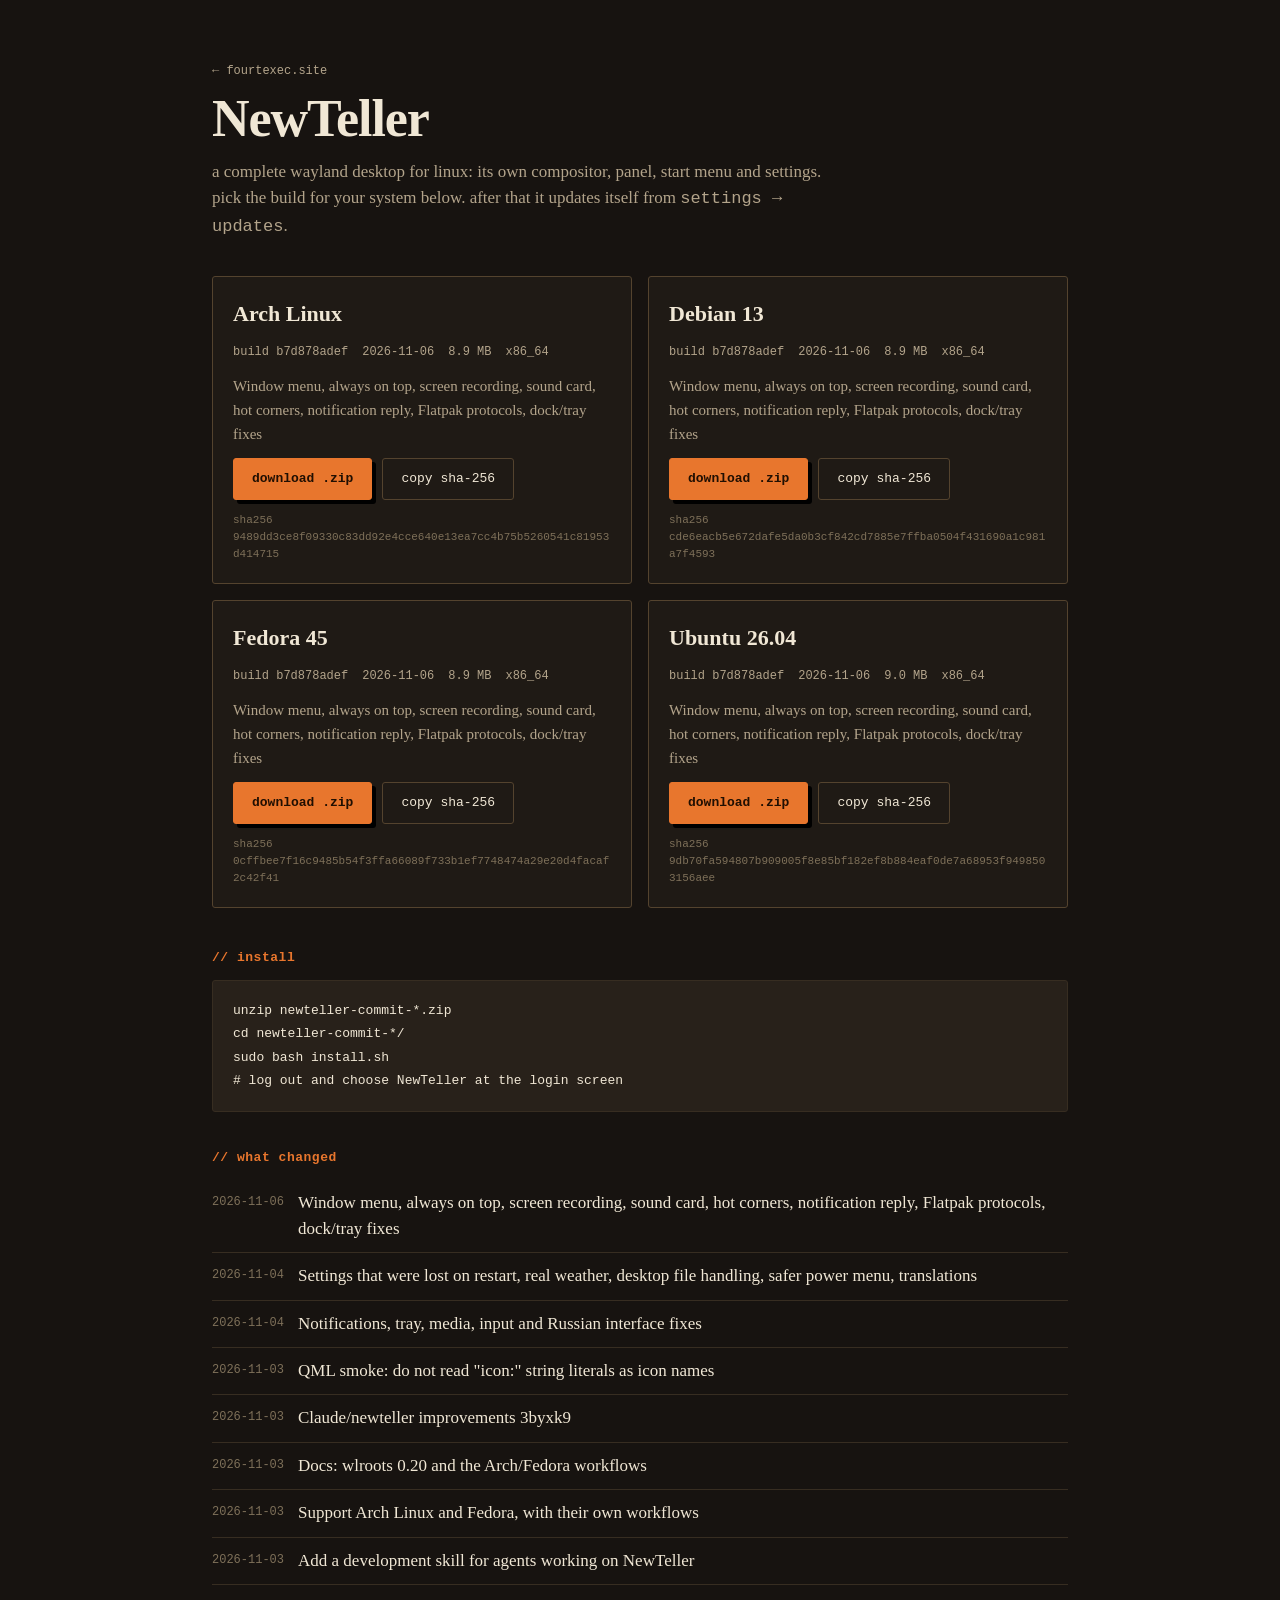
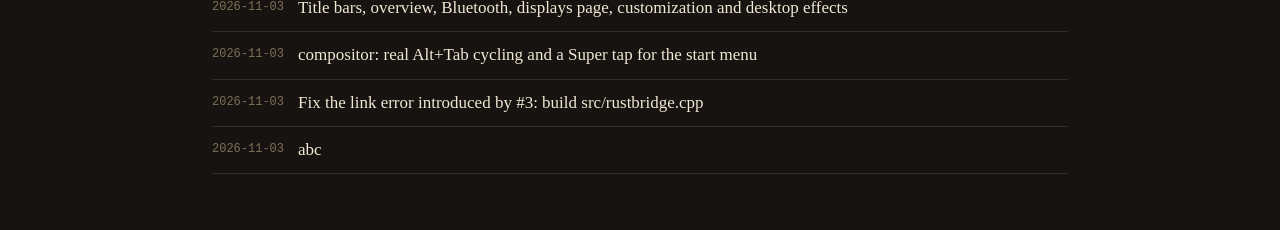
==== newteller/index.html @ 1201b5ba "NewTeller download page https://fourtexec.site/newteller/ reads the same update.json as the updater:" ====
<!doctype html>
<html lang="en" data-theme="dark">
  <head>
    <meta charset="UTF-8" />
    <meta name="viewport" content="width=device-width, initial-scale=1.0" />
    <meta name="description" content="NewTeller — a Wayland desktop for Linux. Download the newest build for Debian, Ubuntu, Arch Linux or Fedora." />
    <meta name="theme-color" content="#ff6a00" />
    <link rel="icon" type="image/png" href="../logo.png" />
    <title>NewTeller · downloads · fourtexec</title>
    <script>
      // the same theme as the rest of the site, before first paint
      (function () {
        try {
          var t = localStorage.getItem("fourtexec-theme");
          document.documentElement.dataset.theme = t === "light" ? "light" : "dark";
        } catch (e) {}
      })();
    </script>
    <link rel="stylesheet" href="../style.css" />
    <style>
      /* this page only: everything else comes from ../style.css */
      .nt-head { padding: 56px 0 28px; }
      .nt-head h1 { font-size: clamp(34px, 6vw, 52px); line-height: 1.05; margin: 10px 0 12px; letter-spacing: -0.02em; }
      .nt-head p { color: var(--mut); max-width: 620px; margin: 0; }
      .nt-back { font-family: var(--mono); font-size: 12px; color: var(--mut); text-decoration: none; }
      .nt-back:hover { color: var(--acc); }
      .nt-grid { display: grid; gap: 16px; grid-template-columns: 1fr; margin: 8px 0 40px; }
      @media (min-width: 700px) { .nt-grid { grid-template-columns: 1fr 1fr; } }
      .nt-build { padding: 20px; display: flex; flex-direction: column; gap: 12px; min-width: 0; }
      .nt-build.yours { border-color: var(--acc); box-shadow: 5px 5px 0 var(--shadow); }
      .nt-build h2 { font-size: 22px; margin: 0; }
      .nt-meta { font-family: var(--mono); font-size: 12px; color: var(--mut); display: flex; flex-wrap: wrap; gap: 4px 14px; }
      .nt-sum { font-family: var(--mono); font-size: 11px; color: var(--fnt); overflow-wrap: anywhere; }
      .nt-row { display: flex; flex-wrap: wrap; gap: 10px; align-items: center; }
      .nt-h { font-family: var(--mono); font-size: 13px; color: var(--acc); margin: 36px 0 12px; letter-spacing: 0.04em; }
      .nt-steps { margin: 0; padding: 18px 20px; font-family: var(--mono); font-size: 13px; line-height: 1.8; overflow-x: auto; white-space: pre; }
      .nt-changes { list-style: none; margin: 0 0 56px; padding: 0; }
      .nt-changes li { display: flex; gap: 14px; padding: 10px 0; border-bottom: 1px solid var(--line); min-width: 0; }
      .nt-changes .when { font-family: var(--mono); font-size: 12px; color: var(--fnt); white-space: nowrap; padding-top: 3px; font-variant-numeric: tabular-nums; }
      .nt-changes .what { min-width: 0; overflow-wrap: anywhere; }
      .nt-state { font-family: var(--mono); font-size: 13px; color: var(--mut); padding: 24px 0 40px; }
    </style>
  </head>
  <body>
    <main class="wrap">
      <header class="nt-head">
        <a class="nt-back" href="../">&larr; fourtexec.site</a>
        <h1>NewTeller</h1>
        <p>
          a complete wayland desktop for linux: its own compositor, panel, start menu and settings.
          pick the build for your system below. after that it updates itself from
          <span class="mono">settings &rarr; updates</span>.
        </p>
      </header>

      <div id="builds" class="nt-state" aria-live="polite">loading the list of builds&hellip;</div>

      <h2 class="nt-h">// install</h2>
      <pre class="card2 nt-steps">unzip newteller-commit-*.zip
cd newteller-commit-*/
sudo bash install.sh
# log out and choose NewTeller at the login screen</pre>

      <h2 class="nt-h" id="changes-head" hidden>// what changed</h2>
      <ul class="nt-changes" id="changes"></ul>
    </main>

    <script>
      // The same file the NewTeller updater reads. It lists, per system, the
      // newest build: commit, date, link to the archive and its SHA-256.
      (function () {
        var NAMES = { debian: "Debian", ubuntu: "Ubuntu", arch: "Arch Linux", fedora: "Fedora" };

        function el(tag, cls, text) {
          var node = document.createElement(tag);
          if (cls) node.className = cls;
          if (text != null) node.textContent = text;
          return node;
        }
        // "debian13-x86_64" -> "Debian 13"
        function systemName(target) {
          var m = /^([a-z]+)([0-9.]*)-/.exec(target);
          if (!m) return target;
          return (NAMES[m[1]] || m[1]) + (m[2] ? " " + m[2] : "");
        }
        function day(seconds) {
          return seconds ? new Date(seconds * 1000).toISOString().slice(0, 10) : "";
        }
        // Only links to the project's own releases are shown as downloads.
        function safeLink(url) {
          return /^https:\/\/github\.com\/fourtexec\/newteller\/releases\/download\//.test(url || "") ? url : "";
        }
        // A guess from the browser, good enough to put one card first.
        function likelySystem() {
          var ua = navigator.userAgent.toLowerCase();
          var found = ["ubuntu", "fedora", "debian", "arch"].filter(function (name) {
            return ua.indexOf(name) >= 0;
          });
          return found[0] || "";
        }

        function buildCard(target, entry, yours) {
          var card = el("section", "card nt-build" + (yours ? " yours" : ""));
          var top = el("div", "nt-row");
          top.appendChild(el("h2", "", systemName(target)));
          if (yours) top.appendChild(el("span", "chip", "looks like your system"));
          card.appendChild(top);

          var meta = el("div", "nt-meta");
          meta.appendChild(el("span", "", "build " + String(entry.commit || "").slice(0, 10)));
          if (entry.date) meta.appendChild(el("span", "", day(entry.date)));
          if (entry.size) meta.appendChild(el("span", "", (entry.size / 1048576).toFixed(1) + " MB"));
          meta.appendChild(el("span", "", "x86_64"));
          card.appendChild(meta);

          if (entry.notes) card.appendChild(el("p", "proj-desc", entry.notes));

          var row = el("div", "nt-row");
          var link = safeLink(entry.url);
          if (link) {
            var a = el("a", "btn btn-solid", "download .zip");
            a.href = link;
            a.rel = "noopener";
            row.appendChild(a);
          }
          if (entry.sha256) {
            var copy = el("button", "btn btn-ghost", "copy sha-256");
            copy.type = "button";
            copy.addEventListener("click", function () {
              var done = function (ok) {
                copy.textContent = ok ? "copied" : "select it below";
                setTimeout(function () { copy.textContent = "copy sha-256"; }, 1600);
              };
              if (navigator.clipboard && navigator.clipboard.writeText)
                navigator.clipboard.writeText(entry.sha256).then(function () { done(true); }, function () { done(false); });
              else done(false);
            });
            row.appendChild(copy);
          }
          card.appendChild(row);
          if (entry.sha256) card.appendChild(el("div", "nt-sum", "sha256 " + entry.sha256));
          return card;
        }

        function show(data) {
          var box = document.getElementById("builds");
          var targets = data && data.targets ? data.targets : {};
          var names = Object.keys(targets).sort();
          if (!names.length) {
            box.textContent = "no builds are listed right now. the releases are on github: ";
            var a = el("a", "acc", "fourtexec/newteller/releases");
            a.href = "https://github.com/fourtexec/newteller/releases";
            box.appendChild(a);
            return;
          }
          var guess = likelySystem();
          names.sort(function (a, b) {
            return (b.indexOf(guess) === 0 && guess ? 1 : 0) - (a.indexOf(guess) === 0 && guess ? 1 : 0);
          });
          box.textContent = "";
          box.className = "nt-grid";
          names.forEach(function (target) {
            box.appendChild(buildCard(target, targets[target], !!guess && target.indexOf(guess) === 0));
          });

          var changes = Array.isArray(data.changes) ? data.changes.slice(0, 12) : [];
          if (!changes.length) return;
          document.getElementById("changes-head").hidden = false;
          var list = document.getElementById("changes");
          changes.forEach(function (change) {
            var item = el("li");
            item.appendChild(el("span", "when", day(change.date)));
            item.appendChild(el("span", "what", change.title || ""));
            list.appendChild(item);
          });
        }

        fetch("update.json", { cache: "no-cache" })
          .then(function (response) {
            if (!response.ok) throw new Error("http " + response.status);
            return response.json();
          })
          .then(show)
          .catch(function () {
            var box = document.getElementById("builds");
            box.textContent = "the list of builds could not be loaded. the releases are on github: ";
            var a = el("a", "acc", "fourtexec/newteller/releases");
            a.href = "https://github.com/fourtexec/newteller/releases";
            box.appendChild(a);
          });
      })();
    </script>
    <noscript>
      <p class="wrap mono">the list of builds needs javascript. the releases are at https://github.com/fourtexec/newteller/releases</p>
    </noscript>
  </body>
</html>
---- style.css ----
/* fourtexec - hand-written stylesheet.
   no framework, no build step. variables at the top, the rest is
   just rules in the order the page is built. tweak and refresh. */

:root {
  --serif: Georgia, "Iowan Old Style", "Times New Roman", serif;
  --mono: "Courier New", ui-monospace, Menlo, Consolas, monospace;
}

[data-theme="dark"] {
  color-scheme: dark;
  --bg: #171310;
  --bg2: #100d0a;
  --panel: #1f1a15;
  --panel2: #28211a;
  --line: #372d21;
  --line2: #54432e;
  --tx: #f0e7d5;
  --mut: #b3a48b;
  --fnt: #7e7059;
  --acc: #e8762d;
  --acc2: #eda15e;
  --acc-ink: #200f02;
  --acc-soft: rgba(232, 118, 45, 0.1);
  --acc-line: rgba(232, 118, 45, 0.45);
  --shadow: #000;
}

[data-theme="light"] {
  color-scheme: light;
  --bg: #f7f2e7;
  --bg2: #efe7d3;
  --panel: #fffcf3;
  --panel2: #f3ecdb;
  --line: #ddd0b4;
  --line2: #c6b28c;
  --tx: #221b12;
  --mut: #6f6152;
  --fnt: #9c8b6d;
  --acc: #b8480d;
  --acc2: #8f3a0a;
  --acc-ink: #fff8ef;
  --acc-soft: rgba(184, 72, 13, 0.08);
  --acc-line: rgba(184, 72, 13, 0.4);
  --shadow: #221b12;
}

* { box-sizing: border-box; }
html { scroll-behavior: smooth; }

body {
  margin: 0;
  background: var(--bg);
  color: var(--tx);
  font-family: var(--serif);
  font-size: 17px;
  line-height: 1.55;
  -webkit-font-smoothing: antialiased;
}

::selection { background: var(--acc); color: var(--acc-ink); }
a { color: inherit; }
img { max-width: 100%; }
button { font: inherit; }

.mono { font-family: var(--mono); }
.tx { color: var(--tx); }
.mut { color: var(--mut); }
.fnt { color: var(--fnt); }
.acc { color: var(--acc); }

.wrap { max-width: 920px; margin: 0 auto; padding: 0 20px; }
@media (min-width: 760px) { .wrap { padding: 0 32px; } }
.wrap.narrow { max-width: 680px; }

/* header */
#site-header {
  position: sticky;
  top: 0;
  z-index: 50;
  background: var(--bg);
  border-bottom: 1px solid var(--line2);
}
.header-in {
  display: flex;
  align-items: center;
  justify-content: space-between;
  gap: 16px;
  height: 62px;
}
.brand { display: flex; align-items: center; gap: 11px; text-decoration: none; }
.brand-name {
  font-family: var(--mono);
  font-weight: bold;
  font-size: 17px;
  letter-spacing: -0.02em;
}
.brand:hover .brand-name { color: var(--acc); }
.logo-img {
  width: 34px; height: 34px;
  object-fit: cover;
  border: 1px solid var(--line2);
  border-radius: 3px;
  display: block;
  flex: none;
}
.logo-fallback {
  width: 34px; height: 34px;
  display: flex; align-items: center; justify-content: center;
  background: var(--acc); color: var(--acc-ink);
  font-family: var(--mono); font-weight: bold; font-size: 14px;
  border-radius: 3px; flex: none;
}
.logo-fallback.big { width: 46px; height: 46px; font-size: 19px; }

nav.main-nav { display: none; }
@media (min-width: 760px) {
  nav.main-nav { display: flex; align-items: center; gap: 4px; }
}
nav.main-nav a {
  font-family: var(--mono);
  font-size: 13px;
  text-decoration: none;
  color: var(--mut);
  padding: 6px 10px;
  border-bottom: 2px solid transparent;
}
nav.main-nav a .tilde { color: var(--fnt); }
nav.main-nav a:hover { color: var(--acc); }
nav.main-nav a.active { color: var(--acc); border-bottom-color: var(--acc); }

.header-actions { display: flex; align-items: center; gap: 8px; }

/* account button (filled in by the api, absent when it's offline) */
.account-btn {
  display: inline-flex; align-items: center; gap: 8px; height: 38px;
  font-family: var(--mono); font-size: 13px; color: var(--mut);
  text-decoration: none; padding: 0 10px 0 5px;
  border: 1px solid var(--line2); border-radius: 3px; background: var(--panel);
}
.account-btn.signin { padding: 0 12px; }
.account-btn:hover { color: var(--acc); border-color: var(--acc); }
.account-ava {
  position: relative; width: 26px; height: 26px; border-radius: 50%; overflow: hidden; flex: none;
  display: inline-flex; align-items: center; justify-content: center;
  background: var(--panel2); color: var(--fnt); font-weight: bold; font-size: 12px;
}
.account-ava img { position: absolute; inset: 0; width: 100%; height: 100%; object-fit: cover; }
@media (max-width: 480px) {
  .account-name { display: none; }
  .account-btn { padding: 0 5px; }
}

/* announcement banners from the admin panel */
.site-banner { border-bottom: 1px solid var(--line2); background: var(--acc-soft); font-family: var(--mono); font-size: 13px; }
.site-banner.critical { background: rgba(229, 83, 75, 0.14); }
.banner-in { display: flex; align-items: center; justify-content: space-between; gap: 12px; padding-top: 9px; padding-bottom: 9px; }
.site-banner a { color: var(--acc); }
.banner-x { background: none; border: 0; color: var(--mut); font-size: 20px; line-height: 1; cursor: pointer; padding: 0 4px; }
.banner-x:hover { color: var(--acc); }

.icon-btn {
  width: 38px; height: 38px;
  display: inline-flex; align-items: center; justify-content: center;
  background: var(--panel); color: var(--mut);
  border: 1px solid var(--line2); border-radius: 3px;
  cursor: pointer; text-decoration: none; flex: none;
}
.icon-btn:hover { color: var(--acc); border-color: var(--acc); }
.icon-btn.small { width: 32px; height: 32px; }
.burger { display: inline-flex; }
@media (min-width: 760px) { .burger { display: none; } }

.mobile-nav { border-top: 1px solid var(--line); padding: 8px 20px 14px; }
.mobile-nav a {
  display: block;
  font-family: var(--mono); font-size: 14px;
  text-decoration: none; color: var(--mut);
  padding: 9px 6px;
  border-bottom: 1px dotted var(--line);
}
.mobile-nav a.active { color: var(--acc); }

/* buttons, chips, cards */
.btn {
  display: inline-flex; align-items: center; gap: 8px;
  font-family: var(--mono); font-size: 13px;
  padding: 10px 18px;
  border: 1px solid var(--line2); border-radius: 3px;
  background: var(--panel); color: var(--tx);
  text-decoration: none; cursor: pointer;
}
.btn-solid {
  background: var(--acc); border-color: var(--acc);
  color: var(--acc-ink); font-weight: bold;
  box-shadow: 4px 4px 0 var(--shadow);
}
.btn-solid:hover { transform: translate(-1px, -1px); box-shadow: 5px 5px 0 var(--shadow); }
.btn-solid:active { transform: translate(2px, 2px); box-shadow: 1px 1px 0 var(--shadow); }
.btn-ghost:hover { color: var(--acc); border-color: var(--acc); }
.btn.wide { width: 100%; justify-content: center; }

.chip {
  display: inline-flex; align-items: center; gap: 6px;
  font-family: var(--mono); font-size: 11px; letter-spacing: 0.04em;
  color: var(--mut); background: var(--acc-soft);
  border: 1px solid var(--line2); border-radius: 20px;
  padding: 3px 10px; white-space: nowrap;
}
button.chip { cursor: pointer; }
button.chip:hover { border-color: var(--acc); color: var(--acc); }
button.chip.on {
  background: var(--acc); border-color: var(--acc);
  color: var(--acc-ink); font-weight: bold;
  box-shadow: 2px 2px 0 var(--shadow);
}

.status-dot {
  width: 6px; height: 6px; border-radius: 50%;
  background: var(--acc); display: inline-block; flex: none;
  animation: pulse-dot 2.2s ease-in-out infinite;
}
@keyframes pulse-dot {
  0%, 100% { box-shadow: 0 0 0 0 var(--acc-soft); }
  50% { box-shadow: 0 0 0 6px transparent; }
}

.card {
  background: var(--panel);
  border: 1px solid var(--line2);
  border-radius: 3px;
  transition: transform 0.25s ease, box-shadow 0.25s ease;
}
.card.lift:hover, a.card:hover { transform: translate(-2px, -2px); box-shadow: 5px 5px 0 var(--line2); }
.card2 {
  background: var(--panel2);
  border: 1px solid var(--line);
  border-radius: 3px;
}

.tag {
  font-family: var(--mono); font-size: 11px;
  color: var(--fnt); background: var(--panel2);
  border: 1px solid var(--line);
  padding: 2px 7px; border-radius: 3px;
}
.tags { display: flex; flex-wrap: wrap; gap: 6px; }

/* reveal on scroll - kept subtle on purpose */
.rv { opacity: 0; transform: translateY(14px); transition: opacity 0.6s ease, transform 0.6s ease; }
.rv.on { opacity: 1; transform: none; }
@keyframes blink { 0%, 100% { opacity: 1; } 50% { opacity: 0; } }
.caret::after, .caret-line::after {
  content: "\25CC";
  color: var(--acc);
  animation: blink 1.05s step-end infinite;
}

/* hero */
.prompt-line {
  font-family: var(--mono); font-size: 13px; color: var(--fnt);
  display: flex; align-items: center; gap: 7px; flex-wrap: wrap;
}
.prompt-host { color: var(--acc); display: inline-flex; align-items: center; gap: 7px; }

.hero { padding: 64px 0 8px; }
@media (min-width: 760px) { .hero { padding-top: 88px; } }
.ascii {
  font-family: var(--mono);
  font-size: clamp(8px, 2.1vw, 15px);
  line-height: 1.15;
  color: var(--acc);
  white-space: pre;
  overflow-x: auto;
  margin: 38px 0 0;
  user-select: none;
}
.hero-kicker {
  font-family: var(--mono); font-size: 11px;
  letter-spacing: 0.22em; text-transform: uppercase; color: var(--fnt);
  display: flex; align-items: center; gap: 10px;
  margin: 42px 0 14px;
}
.hero h1 {
  font-size: clamp(34px, 6vw, 58px);
  line-height: 1.08; letter-spacing: -0.02em;
  margin: 0; font-weight: bold;
}
.hero-desc {
  color: var(--mut); font-size: 18px; line-height: 1.65;
  max-width: 600px; margin: 22px 0 0;
}
.hero-actions { display: flex; flex-wrap: wrap; align-items: center; gap: 14px; margin-top: 32px; }
.hero-status {
  font-family: var(--mono); font-size: 11px; color: var(--fnt);
  display: none; align-items: center; gap: 8px; margin-left: 4px;
}
@media (min-width: 560px) { .hero-status { display: inline-flex; } }

/* the stats are a ledger row, not four glass boxes */
.stats {
  display: grid; grid-template-columns: 1fr 1fr;
  border-top: 2px solid var(--tx);
  margin-top: 56px;
}
@media (min-width: 760px) { .stats { grid-template-columns: repeat(4, 1fr); } }
.stat { padding: 16px 16px 4px 0; }
.stat + .stat { border-left: 1px solid var(--line); padding-left: 16px; }
@media (max-width: 759px) {
  .stat:nth-child(3) { border-left: 0; padding-left: 0; }
}
.stat-num { font-family: var(--mono); font-weight: bold; font-size: 26px; color: var(--acc); }
.stat-label {
  font-family: var(--mono); font-size: 10px;
  letter-spacing: 0.14em; text-transform: uppercase; color: var(--fnt);
  margin-top: 3px;
}

/* section headings */
section { padding-top: 72px; }
.page-head { padding-bottom: 8px; }
.section-head { margin-bottom: 34px; }
.section-head-row {
  display: flex; align-items: flex-end; justify-content: space-between;
  gap: 20px; flex-wrap: wrap;
  border-bottom: 2px solid var(--tx);
  padding-bottom: 12px; margin-top: 14px;
}
.section-head h2 { font-size: clamp(28px, 4.5vw, 40px); margin: 0; letter-spacing: -0.02em; }
.sec-no {
  font-family: var(--mono); font-weight: normal; font-size: 14px;
  color: var(--acc); vertical-align: top; margin-right: 10px;
}
.sec-sub {
  font-family: var(--mono); font-size: 11px;
  letter-spacing: 0.12em; text-transform: uppercase; color: var(--fnt);
  margin: 0; padding-bottom: 6px;
}

/* grids */
.grid { display: grid; gap: 18px; }
@media (min-width: 700px) { .grid-2 { grid-template-columns: 1fr 1fr; } }
@media (min-width: 700px) { .grid-3 { grid-template-columns: repeat(2, 1fr); } }
@media (min-width: 1000px) { .grid-3 { grid-template-columns: repeat(3, 1fr); } }

.index-line-wrap { margin-top: 22px; }
.index-line {
  font-family: var(--mono); font-size: 13px; color: var(--mut);
  text-decoration: none; display: inline-flex; align-items: center; gap: 7px;
  border-bottom: 1px solid var(--line2); padding-bottom: 2px;
}
.index-line:hover { color: var(--acc); border-bottom-color: var(--acc); }

/* project cards */
.proj-card { padding: 22px; position: relative; overflow: hidden; display: flex; flex-direction: column; gap: 13px; height: 100%; }
.card-num {
  position: absolute; top: -6px; right: 6px;
  font-family: var(--mono); font-weight: bold; font-size: 58px; line-height: 1;
  color: var(--acc); opacity: 0.07; pointer-events: none; user-select: none;
}
.proj-card:hover .card-num { opacity: 0.14; }
.proj-top { display: flex; align-items: center; justify-content: space-between; gap: 10px; }
.proj-slug { font-family: var(--mono); font-size: 11px; color: var(--fnt); }
.proj-card h3 { font-size: 22px; margin: 0; letter-spacing: -0.01em; }
.cc { font-family: var(--mono); font-weight: normal; font-size: 15px; color: var(--acc); margin-right: 5px; }
.proj-desc { color: var(--mut); font-size: 15px; line-height: 1.6; margin: 0; flex: 1; }
.proj-links {
  display: flex; align-items: center; gap: 6px; flex-wrap: wrap;
  border-top: 1px solid var(--line); padding-top: 13px; margin-top: 2px;
}
.card-link {
  font-family: var(--mono); font-size: 12px; color: var(--mut);
  text-decoration: none; display: inline-flex; align-items: center; gap: 6px;
  padding: 5px 8px; border-radius: 3px;
}
.card-link:hover { color: var(--tx); background: var(--acc-soft); }
.card-link.main { color: var(--acc); }
.card-link.main:hover { text-decoration: underline; text-underline-offset: 3px; }
.card-link.push { margin-left: auto; }

.filters { display: flex; flex-wrap: wrap; gap: 8px; margin-bottom: 26px; }
.empty-box {
  padding: 38px 24px; text-align: center;
  font-family: var(--mono); font-size: 13px; color: var(--fnt);
}

/* avatars - letter tile sits underneath, photo covers it */
.avatar-wrap { position: relative; display: inline-block; flex: none; overflow: hidden; background: var(--panel2); }
.avatar-wrap img { position: absolute; inset: 0; width: 100%; height: 100%; object-fit: cover; display: block; }
.avatar-letter {
  position: absolute; inset: 0;
  display: flex; align-items: center; justify-content: center;
  font-family: var(--mono); font-weight: bold; color: var(--fnt);
}
.avatar-wrap.stacked { width: 62px; height: 62px; border-radius: 50%; border: 2px solid var(--panel); margin-left: -16px; }
.avatar-wrap.stacked:first-child { margin-left: 0; }
.avatar-wrap.stacked .avatar-letter { font-size: 22px; }
@media (min-width: 760px) { .avatar-wrap.stacked { width: 76px; height: 76px; } }
.avatar-wrap.team { width: 84px; height: 84px; border-radius: 4px; border: 1px solid var(--line2); }
.avatar-wrap.team .avatar-letter { font-size: 30px; }
@media (min-width: 760px) { .avatar-wrap.team { width: 96px; height: 96px; } }

@keyframes floaty { 0%, 100% { transform: translateY(0); } 50% { transform: translateY(-7px); } }
.avatar-stack { display: flex; padding-left: 16px; }
.avatar-stack .avatar-wrap { animation: floaty 6s ease-in-out infinite; }
.avatar-stack .avatar-wrap:nth-child(2) { animation-delay: 0.7s; }
.avatar-stack .avatar-wrap:nth-child(3) { animation-delay: 1.4s; }
.avatar-stack .avatar-wrap:nth-child(4) { animation-delay: 2.1s; }

.humans-card {
  padding: 26px; display: flex; flex-direction: column;
  align-items: center; gap: 24px; text-align: center;
}
@media (min-width: 820px) {
  .humans-card { flex-direction: row; text-align: left; padding: 30px 34px; }
  .humans-card .btn { flex: none; }
}
.humans-text { flex: 1; }
.humans-text p { color: var(--mut); font-size: 16px; line-height: 1.65; margin: 0; }
.humans-names {
  font-family: var(--mono); font-size: 11px !important;
  letter-spacing: 0.18em; text-transform: uppercase; color: var(--acc) !important;
  margin-bottom: 9px !important;
}

/* cta */
.cta-card { padding: 40px 26px; text-align: center; }
@media (min-width: 760px) { .cta-card { padding: 54px 40px; } }
.cta-kicker {
  font-family: var(--mono); font-size: 11px;
  letter-spacing: 0.24em; text-transform: uppercase; color: var(--acc); margin: 0;
}
.cta-card h3 { font-size: clamp(28px, 4.5vw, 42px); margin: 14px 0 0; letter-spacing: -0.02em; }
.cta-mail {
  font-family: var(--mono); font-size: 15px; color: var(--tx);
  display: inline-flex; align-items: center; gap: 9px;
  margin-top: 22px; text-decoration: none;
  border-bottom: 1px wavy var(--acc-line); padding-bottom: 2px;
}
.cta-mail:hover { color: var(--acc); }
.cta-mail svg { color: var(--acc); }
.cta-actions { display: flex; justify-content: center; gap: 12px; flex-wrap: wrap; margin-top: 30px; }

/* team page */
.team-card { padding: 24px; display: flex; gap: 20px; height: 100%; }
.team-photo { position: relative; flex: none; }
.online-dot {
  position: absolute; right: -5px; bottom: -5px;
  width: 15px; height: 15px; border-radius: 50%;
  background: var(--acc); border: 3px solid var(--panel);
}
.team-info { min-width: 0; flex: 1; }
.team-info h3 { font-family: var(--mono); font-size: 17px; margin: 0; letter-spacing: -0.01em; }
.team-role {
  font-family: var(--mono); font-size: 10px;
  letter-spacing: 0.16em; text-transform: uppercase; color: var(--acc);
  margin: 5px 0 0;
}
.team-aka { font-family: var(--mono); font-size: 11px; color: var(--fnt); margin: 3px 0 0; }
.team-bio { color: var(--mut); font-size: 15px; line-height: 1.6; margin: 12px 0 0; }
.team-links { display: flex; align-items: center; gap: 8px; margin-top: 16px; }
.uid { font-family: var(--mono); font-size: 10px; color: var(--fnt); margin-left: auto; }

.roster-note {
  margin-top: 26px; padding: 18px 20px;
  font-family: var(--mono); font-size: 12px; line-height: 1.8; color: var(--fnt);
  display: flex; gap: 10px; align-items: flex-start; flex-wrap: wrap;
}
.note-head { color: var(--acc); margin: 0 0 6px; }
.roster-note p { margin: 0; }

/* join page */
.join-grid { display: grid; gap: 26px; align-items: start; }
@media (min-width: 1000px) { .join-grid { grid-template-columns: 1fr 340px; } }
.join-intro { font-size: 18px; line-height: 1.7; color: var(--mut); max-width: 560px; margin: 0 0 34px; }
.steps { position: relative; display: flex; flex-direction: column; gap: 14px; }
.steps::before {
  content: ""; position: absolute; left: 27px; top: 22px; bottom: 22px;
  width: 1px; background: var(--acc-line);
}
.step-card { padding: 20px 22px; display: flex; gap: 20px; align-items: flex-start; position: relative; }
.step-num {
  font-family: var(--mono); font-weight: bold; font-size: 13px;
  background: var(--acc-soft); color: var(--acc);
  border: 1px solid var(--acc-line); border-radius: 3px;
  padding: 8px 13px; flex: none;
}
.step-card p { color: var(--mut); font-size: 16px; line-height: 1.65; margin: 4px 0 0; }

.join-side { padding: 28px; }
@media (min-width: 1000px) { .join-side { position: sticky; top: 92px; } }
.side-kicker, .side-label {
  font-family: var(--mono); font-size: 10px;
  letter-spacing: 0.22em; text-transform: uppercase; color: var(--fnt); margin: 0;
}
.join-side h3 { font-size: 27px; line-height: 1.25; margin: 12px 0 0; letter-spacing: -0.01em; }
.email-box {
  margin-top: 24px; padding: 13px 15px;
  display: flex; align-items: center; gap: 11px;
  font-family: var(--mono); font-size: 13px;
}
.email-box svg { color: var(--acc); flex: none; }
.email-addr { flex: 1; min-width: 0; overflow: hidden; text-overflow: ellipsis; white-space: nowrap; }
.copy-btn {
  background: none; border: 0; color: var(--fnt); cursor: pointer;
  font-family: var(--mono); font-size: 11px;
  display: inline-flex; align-items: center; gap: 6px; padding: 4px;
}
.copy-btn:hover, .copy-btn.copied { color: var(--acc); }
.join-side .btn { margin-top: 16px; }
.subject-note { font-family: var(--mono); font-size: 10px; color: var(--fnt); text-align: center; margin: 12px 0 0; }
.no-email { font-family: var(--mono); font-size: 12px; line-height: 1.8; color: var(--fnt); margin-top: 22px; }
.ping { margin-top: 28px; padding-top: 22px; border-top: 1px solid var(--line); }
.ping-label {
  font-family: var(--mono); font-size: 10px;
  letter-spacing: 0.22em; text-transform: uppercase; color: var(--fnt); margin: 0 0 14px;
}
.ping-row { display: flex; flex-wrap: wrap; gap: 8px; }

/* project detail */
.back-link {
  font-family: var(--mono); font-size: 12px; color: var(--fnt);
  text-decoration: none; display: inline-flex; align-items: center; gap: 6px;
  margin-bottom: 22px;
}
.back-link:hover { color: var(--acc); }
.detail-grid { display: grid; gap: 22px; align-items: start; margin-top: 28px; }
@media (min-width: 1000px) { .detail-grid { grid-template-columns: 290px 1fr; } }
.detail-side { padding: 24px; }
@media (min-width: 1000px) { .detail-side { position: sticky; top: 92px; } }
.detail-side h1 { font-size: 25px; margin: 8px 0 0; overflow-wrap: break-word; letter-spacing: -0.01em; }
.detail-side h1 .cc { font-size: 16px; }
.detail-desc { color: var(--mut); font-size: 14px; line-height: 1.65; margin: 14px 0 0; }
.meta-rows { margin-top: 20px; display: flex; flex-direction: column; gap: 11px; font-family: var(--mono); font-size: 11px; color: var(--mut); }
.meta-row { display: flex; justify-content: space-between; align-items: center; gap: 12px; }
.meta-row > span:first-child { color: var(--fnt); }
.meta-file { overflow: hidden; text-overflow: ellipsis; white-space: nowrap; }
.detail-side .tags { margin-top: 18px; }
.detail-side .btn { margin-top: 14px; }
.detail-side .btn:first-of-type { margin-top: 22px; }
.detail-body { padding: 28px 24px; min-width: 0; }
@media (min-width: 760px) { .detail-body { padding: 38px 42px; } }

.readme-state {
  display: flex; align-items: center; justify-content: center; gap: 11px;
  font-family: var(--mono); font-size: 12px; color: var(--fnt);
  padding: 56px 10px; text-align: center; line-height: 1.8;
}
.readme-state.col { flex-direction: column; }
.readme-state svg { color: var(--acc); }
.readme-state p { margin: 0; }
@keyframes spin { to { transform: rotate(360deg); } }
.spin { display: inline-flex; animation: spin 1s linear infinite; }

/* markdown output */
.md { font-size: 16px; }
.md p { color: var(--mut); line-height: 1.85; margin: 15px 0; }
.md h1, .md h2, .md h3, .md h4 { color: var(--tx); letter-spacing: -0.01em; line-height: 1.25; }
.md h1 { font-size: 30px; margin: 6px 0 18px; }
.md h2 { font-size: 23px; margin: 34px 0 13px; }
.md h3 { font-size: 19px; margin: 27px 0 10px; }
.md h4 { font-size: 16px; margin: 22px 0 8px; }
.md .hash { font-family: var(--mono); font-weight: normal; font-size: 0.62em; color: var(--acc); margin-right: 8px; vertical-align: middle; }
.md a { color: var(--acc); text-decoration: underline wavy var(--acc-line); text-underline-offset: 3px; }
.md a:hover { text-decoration-style: solid; }
.md strong { color: var(--tx); }
.md s.del { opacity: 0.6; }
.md code.ic {
  font-family: var(--mono); font-size: 0.85em;
  background: var(--acc-soft); border: 1px solid var(--line2); color: var(--acc2);
  border-radius: 3px; padding: 1px 6px;
}
.md img { border: 1px solid var(--line); border-radius: 3px; margin: 15px 0; width: 100%; }
.md blockquote {
  font-family: var(--mono); font-size: 13px; line-height: 1.8; color: var(--mut);
  border-left: 2px solid var(--acc); padding-left: 16px; margin: 22px 0;
}
.md ul, .md ol { list-style: none; margin: 18px 0; padding: 0; }
.md li { display: flex; align-items: flex-start; gap: 12px; color: var(--mut); font-size: 15px; line-height: 1.7; margin: 9px 0; }
.md li.nested { margin-left: 26px; }
.li-num { font-family: var(--mono); font-size: 12px; color: var(--acc); flex: none; margin-top: 3px; }
.taskbox {
  font-family: var(--mono); font-size: 11px; flex: none;
  border: 1px solid var(--line2); color: var(--fnt);
  border-radius: 3px; padding: 0 6px; margin-top: 4px;
}
.taskbox.done { border-color: var(--acc-line); color: var(--acc); }
.md hr { border: 0; border-top: 1px solid var(--line); margin: 30px 0; }
.md table { width: 100%; border-collapse: collapse; font-family: var(--mono); font-size: 13px; margin: 0; }
.md td { padding: 9px 14px; color: var(--mut); }
.md tr.head-row td { color: var(--acc); font-weight: bold; }
.md tr + tr td { border-top: 1px solid var(--line); }
.md td.sep { border-left: 1px solid var(--line); }
.table-wrap { overflow-x: auto; margin: 22px 0; border: 1px solid var(--line); }

.codeblock { border: 1px solid var(--line); background: var(--panel2); border-radius: 3px; margin: 22px 0; overflow: hidden; }
.codeblock-head {
  display: flex; align-items: center; justify-content: space-between;
  padding: 7px 14px; border-bottom: 1px solid var(--line);
  font-family: var(--mono); font-size: 11px; color: var(--fnt);
}
.code-lang { display: inline-flex; align-items: center; gap: 8px; }
.codeblock pre {
  font-family: var(--mono); font-size: 13px; line-height: 1.7; color: var(--tx);
  padding: 15px; margin: 0; overflow-x: auto;
}

/* terminal-ish message cards (404, errors, empty states) */
.term-card { padding: 30px; font-family: var(--mono); font-size: 13px; line-height: 2; color: var(--mut); }
@media (min-width: 760px) { .term-card { padding: 38px; } }
.term-card p { margin: 0; }
.big-404 { font-family: var(--serif); font-size: 54px; font-weight: bold; color: var(--acc); line-height: 1; margin-bottom: 18px; }
.term-actions { margin-top: 22px !important; }
.error-head { letter-spacing: 0.28em; text-transform: uppercase; font-size: 11px; color: var(--acc); margin-bottom: 16px !important; }

.loading {
  min-height: 100vh; display: flex; flex-direction: column;
  align-items: center; justify-content: center; gap: 20px;
}
.loading-text {
  font-family: var(--mono); font-size: 10px;
  letter-spacing: 0.28em; text-transform: uppercase; color: var(--fnt);
  display: flex; align-items: center; gap: 10px; margin: 0;
}
.error-screen { min-height: 100vh; display: flex; align-items: center; justify-content: center; padding: 24px; }
.error-screen .term-card { max-width: 560px; width: 100%; }

/* footer */
#site-footer { border-top: 1px solid var(--line2); background: var(--bg2); margin-top: 110px; }
.footer-grid { display: grid; gap: 38px; padding: 48px 0 0; }
@media (min-width: 760px) { .footer-grid { grid-template-columns: 1.4fr 1fr 1fr; } }
.footer-brand { display: flex; align-items: center; gap: 11px; margin-bottom: 15px; }
.footer-note { font-family: var(--mono); font-size: 11px; line-height: 1.8; color: var(--fnt); max-width: 340px; margin: 0; }
.footer-head {
  font-family: var(--mono); font-size: 10px;
  letter-spacing: 0.22em; text-transform: uppercase; color: var(--fnt); margin-bottom: 15px;
}
.footer-links { display: flex; flex-direction: column; gap: 10px; }
.footer-links a {
  font-family: var(--mono); font-size: 12px; color: var(--mut);
  text-decoration: none; display: inline-flex; align-items: center; gap: 9px;
}
.footer-links a:hover { color: var(--acc); }
.footer-bottom {
  margin-top: 44px; padding: 20px 0 26px;
  border-top: 1px solid var(--line);
  display: flex; flex-wrap: wrap; align-items: center; justify-content: space-between; gap: 14px;
  font-family: var(--mono); font-size: 10px;
  letter-spacing: 0.08em; text-transform: uppercase; color: var(--fnt);
}
.status-line { display: inline-flex; align-items: center; gap: 8px; }

@media (prefers-reduced-motion: reduce) {
  .rv { transition: none; opacity: 1; transform: none; }
  .spin, .status-dot, .avatar-stack .avatar-wrap { animation: none; }
  html { scroll-behavior: auto; }
}
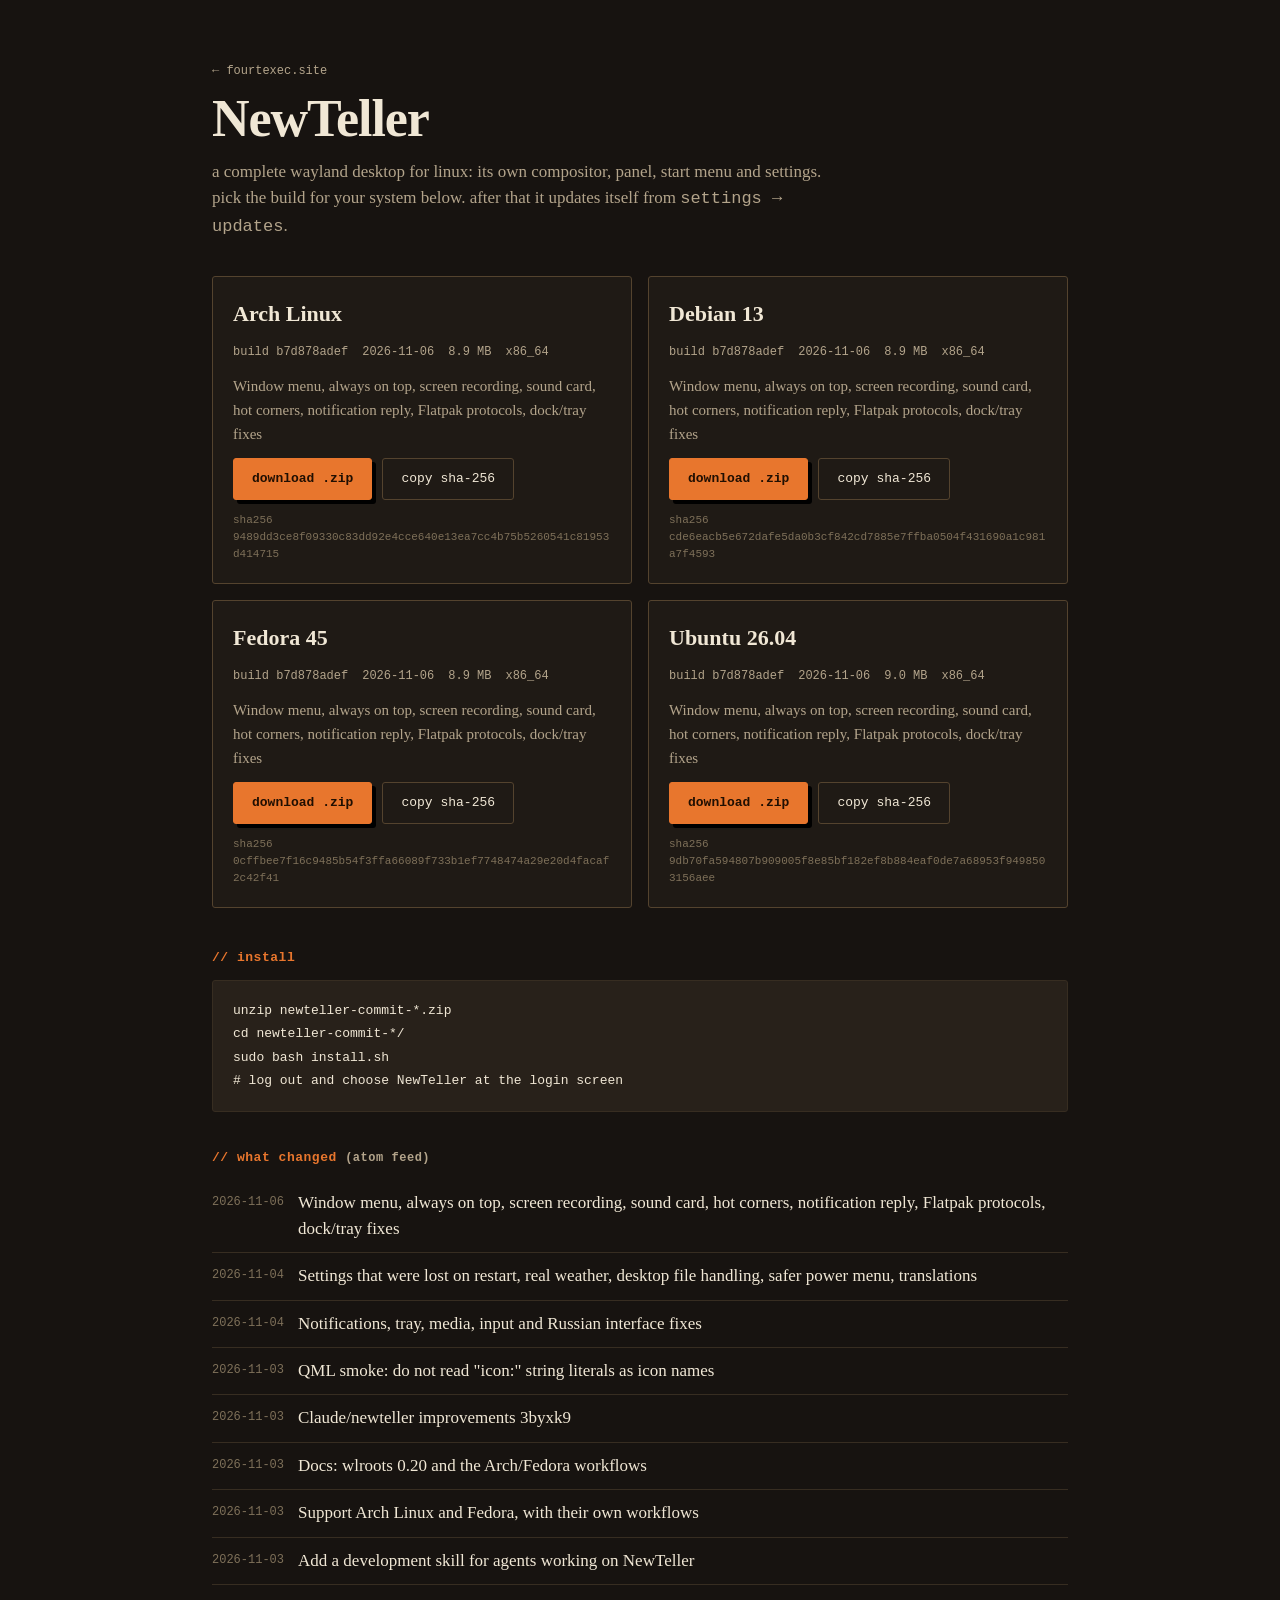
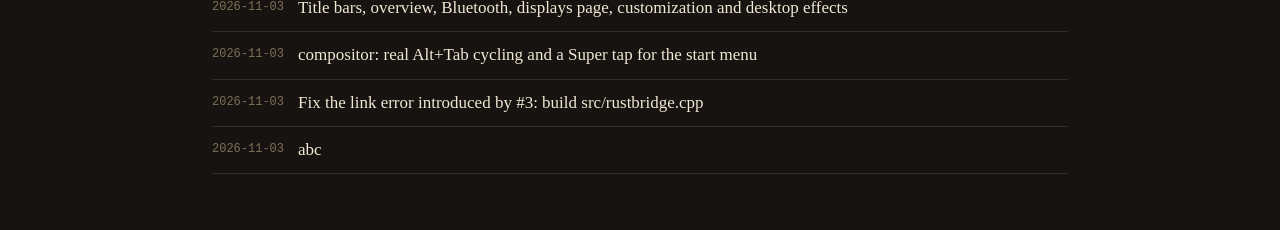
==== commit b93c3a7a: "NewTeller: an Atom feed of the changes changes.xml is written next to update.json by the same script" ====
--- a/newteller/index.html
+++ b/newteller/index.html
@@ -16,6 +16,7 @@
         } catch (e) {}
       })();
     </script>
+    <link rel="alternate" type="application/atom+xml" title="NewTeller: what changed" href="changes.xml" />
     <link rel="stylesheet" href="../style.css" />
     <style>
       /* this page only: everything else comes from ../style.css */
@@ -61,7 +62,7 @@
 sudo bash install.sh
 # log out and choose NewTeller at the login screen</pre>
 
-      <h2 class="nt-h" id="changes-head" hidden>// what changed</h2>
+      <h2 class="nt-h" id="changes-head" hidden>// what changed <a class="nt-back" href="changes.xml">(atom feed)</a></h2>
       <ul class="nt-changes" id="changes"></ul>
     </main>
 
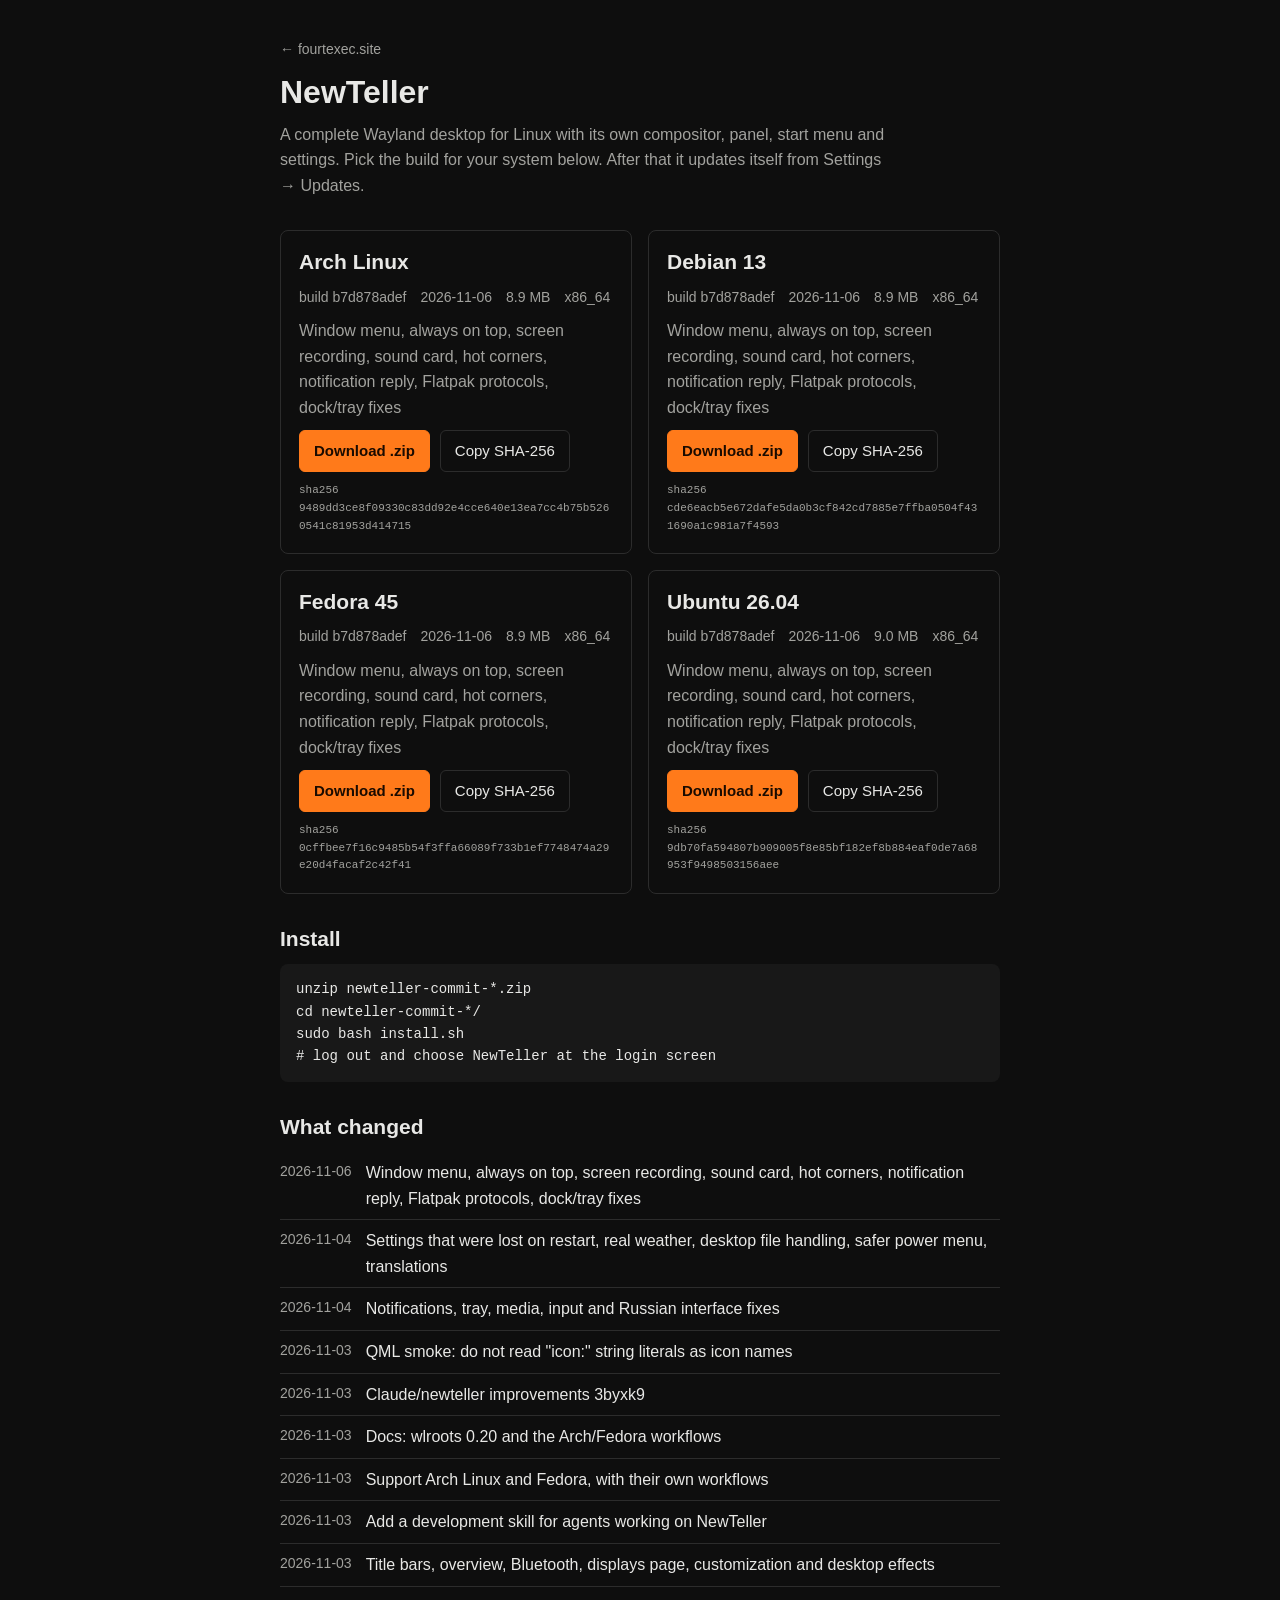
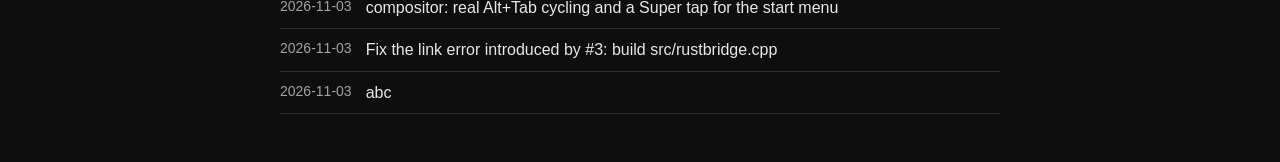
==== commit 572cd616: "Redesign the site without the terminal styling Plain layout, system fonts and normal sentence-case t" ====
--- a/newteller/index.html
+++ b/newteller/index.html
@@ -4,9 +4,9 @@
     <meta charset="UTF-8" />
     <meta name="viewport" content="width=device-width, initial-scale=1.0" />
     <meta name="description" content="NewTeller — a Wayland desktop for Linux. Download the newest build for Debian, Ubuntu, Arch Linux or Fedora." />
-    <meta name="theme-color" content="#ff6a00" />
+    <meta name="theme-color" content="#0e0e0e" />
     <link rel="icon" type="image/png" href="../logo.png" />
-    <title>NewTeller · downloads · fourtexec</title>
+    <title>NewTeller downloads · fourtexec</title>
     <script>
       // the same theme as the rest of the site, before first paint
       (function () {
@@ -16,30 +16,28 @@
         } catch (e) {}
       })();
     </script>
-    <link rel="alternate" type="application/atom+xml" title="NewTeller: what changed" href="changes.xml" />
     <link rel="stylesheet" href="../style.css" />
     <style>
-      /* this page only: everything else comes from ../style.css */
-      .nt-head { padding: 56px 0 28px; }
-      .nt-head h1 { font-size: clamp(34px, 6vw, 52px); line-height: 1.05; margin: 10px 0 12px; letter-spacing: -0.02em; }
+      /* this page only, the rest comes from ../style.css */
+      .nt-head { padding: 36px 0 24px; }
+      .nt-head h1 { margin: 10px 0; }
       .nt-head p { color: var(--mut); max-width: 620px; margin: 0; }
-      .nt-back { font-family: var(--mono); font-size: 12px; color: var(--mut); text-decoration: none; }
-      .nt-back:hover { color: var(--acc); }
-      .nt-grid { display: grid; gap: 16px; grid-template-columns: 1fr; margin: 8px 0 40px; }
+      .nt-back { font-size: 14px; color: var(--mut); text-decoration: none; }
+      .nt-grid { display: grid; gap: 16px; grid-template-columns: 1fr; margin: 8px 0 32px; }
       @media (min-width: 700px) { .nt-grid { grid-template-columns: 1fr 1fr; } }
-      .nt-build { padding: 20px; display: flex; flex-direction: column; gap: 12px; min-width: 0; }
-      .nt-build.yours { border-color: var(--acc); box-shadow: 5px 5px 0 var(--shadow); }
-      .nt-build h2 { font-size: 22px; margin: 0; }
-      .nt-meta { font-family: var(--mono); font-size: 12px; color: var(--mut); display: flex; flex-wrap: wrap; gap: 4px 14px; }
-      .nt-sum { font-family: var(--mono); font-size: 11px; color: var(--fnt); overflow-wrap: anywhere; }
+      .nt-build { padding: 18px; display: flex; flex-direction: column; gap: 10px; min-width: 0; }
+      .nt-build.yours { border-color: var(--acc); }
+      .nt-build h2 { margin: 0; }
+      .nt-meta { font-size: 14px; color: var(--mut); display: flex; flex-wrap: wrap; gap: 2px 14px; }
+      .nt-sum { font-family: var(--mono); font-size: 11px; color: var(--mut); overflow-wrap: anywhere; }
       .nt-row { display: flex; flex-wrap: wrap; gap: 10px; align-items: center; }
-      .nt-h { font-family: var(--mono); font-size: 13px; color: var(--acc); margin: 36px 0 12px; letter-spacing: 0.04em; }
-      .nt-steps { margin: 0; padding: 18px 20px; font-family: var(--mono); font-size: 13px; line-height: 1.8; overflow-x: auto; white-space: pre; }
-      .nt-changes { list-style: none; margin: 0 0 56px; padding: 0; }
-      .nt-changes li { display: flex; gap: 14px; padding: 10px 0; border-bottom: 1px solid var(--line); min-width: 0; }
-      .nt-changes .when { font-family: var(--mono); font-size: 12px; color: var(--fnt); white-space: nowrap; padding-top: 3px; font-variant-numeric: tabular-nums; }
+      .nt-h { margin: 32px 0 12px; }
+      .nt-steps { margin: 0; padding: 14px 16px; font-family: var(--mono); font-size: 14px; line-height: 1.6; overflow-x: auto; white-space: pre; }
+      .nt-changes { list-style: none; margin: 0 0 48px; padding: 0; }
+      .nt-changes li { display: flex; gap: 14px; padding: 8px 0; border-bottom: 1px solid var(--line); min-width: 0; }
+      .nt-changes .when { font-size: 14px; color: var(--mut); white-space: nowrap; font-variant-numeric: tabular-nums; }
       .nt-changes .what { min-width: 0; overflow-wrap: anywhere; }
-      .nt-state { font-family: var(--mono); font-size: 13px; color: var(--mut); padding: 24px 0 40px; }
+      .nt-state { color: var(--mut); padding: 20px 0 32px; }
     </style>
   </head>
   <body>
@@ -48,21 +46,21 @@
         <a class="nt-back" href="../">&larr; fourtexec.site</a>
         <h1>NewTeller</h1>
         <p>
-          a complete wayland desktop for linux: its own compositor, panel, start menu and settings.
-          pick the build for your system below. after that it updates itself from
-          <span class="mono">settings &rarr; updates</span>.
+          A complete Wayland desktop for Linux with its own compositor, panel, start menu and settings.
+          Pick the build for your system below. After that it updates itself from
+          Settings &rarr; Updates.
         </p>
       </header>
 
-      <div id="builds" class="nt-state" aria-live="polite">loading the list of builds&hellip;</div>
+      <div id="builds" class="nt-state" aria-live="polite">Loading the list of builds&hellip;</div>
 
-      <h2 class="nt-h">// install</h2>
+      <h2 class="nt-h">Install</h2>
       <pre class="card2 nt-steps">unzip newteller-commit-*.zip
 cd newteller-commit-*/
 sudo bash install.sh
 # log out and choose NewTeller at the login screen</pre>
 
-      <h2 class="nt-h" id="changes-head" hidden>// what changed <a class="nt-back" href="changes.xml">(atom feed)</a></h2>
+      <h2 class="nt-h" id="changes-head" hidden>What changed</h2>
       <ul class="nt-changes" id="changes"></ul>
     </main>
 
@@ -119,18 +117,18 @@
           var row = el("div", "nt-row");
           var link = safeLink(entry.url);
           if (link) {
-            var a = el("a", "btn btn-solid", "download .zip");
+            var a = el("a", "btn btn-solid", "Download .zip");
             a.href = link;
             a.rel = "noopener";
             row.appendChild(a);
           }
           if (entry.sha256) {
-            var copy = el("button", "btn btn-ghost", "copy sha-256");
+            var copy = el("button", "btn", "Copy SHA-256");
             copy.type = "button";
             copy.addEventListener("click", function () {
               var done = function (ok) {
-                copy.textContent = ok ? "copied" : "select it below";
-                setTimeout(function () { copy.textContent = "copy sha-256"; }, 1600);
+                copy.textContent = ok ? "Copied" : "Select it below";
+                setTimeout(function () { copy.textContent = "Copy SHA-256"; }, 1600);
               };
               if (navigator.clipboard && navigator.clipboard.writeText)
                 navigator.clipboard.writeText(entry.sha256).then(function () { done(true); }, function () { done(false); });
@@ -148,7 +146,7 @@
           var targets = data && data.targets ? data.targets : {};
           var names = Object.keys(targets).sort();
           if (!names.length) {
-            box.textContent = "no builds are listed right now. the releases are on github: ";
+            box.textContent = "No builds are listed right now. The releases are on GitHub: ";
             var a = el("a", "acc", "fourtexec/newteller/releases");
             a.href = "https://github.com/fourtexec/newteller/releases";
             box.appendChild(a);
@@ -184,7 +182,7 @@
           .then(show)
           .catch(function () {
             var box = document.getElementById("builds");
-            box.textContent = "the list of builds could not be loaded. the releases are on github: ";
+            box.textContent = "The list of builds could not be loaded. The releases are on GitHub: ";
             var a = el("a", "acc", "fourtexec/newteller/releases");
             a.href = "https://github.com/fourtexec/newteller/releases";
             box.appendChild(a);
@@ -192,7 +190,7 @@
       })();
     </script>
     <noscript>
-      <p class="wrap mono">the list of builds needs javascript. the releases are at https://github.com/fourtexec/newteller/releases</p>
+      <p class="wrap">The list of builds needs JavaScript. The releases are at https://github.com/fourtexec/newteller/releases</p>
     </noscript>
   </body>
 </html>
--- a/style.css
+++ b/style.css
@@ -1,657 +1,194 @@
-/* fourtexec - hand-written stylesheet.
-   no framework, no build step. variables at the top, the rest is
-   just rules in the order the page is built. tweak and refresh. */
-
 :root {
-  --serif: Georgia, "Iowan Old Style", "Times New Roman", serif;
-  --mono: "Courier New", ui-monospace, Menlo, Consolas, monospace;
+  --sans: -apple-system, BlinkMacSystemFont, "Segoe UI", Roboto, "Helvetica Neue", Arial, sans-serif;
+  --mono: ui-monospace, SFMono-Regular, Menlo, Consolas, "Liberation Mono", monospace;
 }
 
 [data-theme="dark"] {
   color-scheme: dark;
-  --bg: #171310;
-  --bg2: #100d0a;
-  --panel: #1f1a15;
-  --panel2: #28211a;
-  --line: #372d21;
-  --line2: #54432e;
-  --tx: #f0e7d5;
-  --mut: #b3a48b;
-  --fnt: #7e7059;
-  --acc: #e8762d;
-  --acc2: #eda15e;
-  --acc-ink: #200f02;
-  --acc-soft: rgba(232, 118, 45, 0.1);
-  --acc-line: rgba(232, 118, 45, 0.45);
-  --shadow: #000;
+  --bg: #0e0e0e;
+  --panel: #181818;
+  --line: #2c2c2c;
+  --tx: #e8e8e6;
+  --mut: #a2a29e;
+  --acc: #ff7a1a;
+  --acc-ink: #1a0b00;
 }
 
 [data-theme="light"] {
   color-scheme: light;
-  --bg: #f7f2e7;
-  --bg2: #efe7d3;
-  --panel: #fffcf3;
-  --panel2: #f3ecdb;
-  --line: #ddd0b4;
-  --line2: #c6b28c;
-  --tx: #221b12;
-  --mut: #6f6152;
-  --fnt: #9c8b6d;
-  --acc: #b8480d;
-  --acc2: #8f3a0a;
-  --acc-ink: #fff8ef;
-  --acc-soft: rgba(184, 72, 13, 0.08);
-  --acc-line: rgba(184, 72, 13, 0.4);
-  --shadow: #221b12;
+  --bg: #ffffff;
+  --panel: #f5f4f1;
+  --line: #dddbd6;
+  --tx: #1c1c1c;
+  --mut: #5f5d59;
+  --acc: #c4520a;
+  --acc-ink: #ffffff;
 }
 
 * { box-sizing: border-box; }
-html { scroll-behavior: smooth; }
 
 body {
   margin: 0;
   background: var(--bg);
   color: var(--tx);
-  font-family: var(--serif);
-  font-size: 17px;
-  line-height: 1.55;
-  -webkit-font-smoothing: antialiased;
+  font-family: var(--sans);
+  font-size: 16px;
+  line-height: 1.6;
 }
 
-::selection { background: var(--acc); color: var(--acc-ink); }
-a { color: inherit; }
+a { color: inherit; text-underline-offset: 2px; }
+a:hover { color: var(--acc); }
 img { max-width: 100%; }
-button { font: inherit; }
+button { font: inherit; color: inherit; }
+h1, h2, h3 { line-height: 1.25; margin: 0; }
+h1 { font-size: 32px; }
+h2 { font-size: 21px; margin-bottom: 14px; }
+h3 { font-size: 17px; }
+p { margin: 0 0 12px; }
 
-.mono { font-family: var(--mono); }
-.tx { color: var(--tx); }
+.mono { font-family: var(--mono); font-size: 0.9em; }
 .mut { color: var(--mut); }
-.fnt { color: var(--fnt); }
 .acc { color: var(--acc); }
 
-.wrap { max-width: 920px; margin: 0 auto; padding: 0 20px; }
-@media (min-width: 760px) { .wrap { padding: 0 32px; } }
-.wrap.narrow { max-width: 680px; }
+.wrap { max-width: 760px; margin: 0 auto; padding: 0 20px; }
+section { padding-top: 44px; }
 
 /* header */
-#site-header {
-  position: sticky;
-  top: 0;
-  z-index: 50;
-  background: var(--bg);
-  border-bottom: 1px solid var(--line2);
+#site-header { border-bottom: 1px solid var(--line); }
+.header-in {
+  display: flex; align-items: center; flex-wrap: wrap;
+  gap: 6px 22px; padding-top: 12px; padding-bottom: 12px;
 }
-.header-in {
-  display: flex;
-  align-items: center;
-  justify-content: space-between;
-  gap: 16px;
-  height: 62px;
+.brand { display: flex; align-items: center; gap: 8px; text-decoration: none; font-weight: 700; font-size: 18px; }
+.brand-logo { height: 34px; width: auto; display: block; }
+.main-nav { display: flex; gap: 18px; }
+.main-nav a { text-decoration: none; color: var(--mut); }
+.main-nav a:hover { color: var(--tx); }
+.main-nav a.active { color: var(--tx); border-bottom: 2px solid var(--acc); }
+.header-actions { display: flex; align-items: center; gap: 12px; margin-left: auto; }
+
+.theme-btn {
+  background: none; border: 0; padding: 6px; cursor: pointer;
+  color: var(--mut); display: inline-flex;
 }
-.brand { display: flex; align-items: center; gap: 11px; text-decoration: none; }
-.brand-name {
-  font-family: var(--mono);
-  font-weight: bold;
-  font-size: 17px;
-  letter-spacing: -0.02em;
-}
-.brand:hover .brand-name { color: var(--acc); }
-.logo-img {
-  width: 34px; height: 34px;
-  object-fit: cover;
-  border: 1px solid var(--line2);
-  border-radius: 3px;
-  display: block;
-  flex: none;
-}
-.logo-fallback {
-  width: 34px; height: 34px;
-  display: flex; align-items: center; justify-content: center;
-  background: var(--acc); color: var(--acc-ink);
-  font-family: var(--mono); font-weight: bold; font-size: 14px;
-  border-radius: 3px; flex: none;
-}
-.logo-fallback.big { width: 46px; height: 46px; font-size: 19px; }
+.theme-btn:hover { color: var(--tx); }
 
-nav.main-nav { display: none; }
-@media (min-width: 760px) {
-  nav.main-nav { display: flex; align-items: center; gap: 4px; }
-}
-nav.main-nav a {
-  font-family: var(--mono);
-  font-size: 13px;
-  text-decoration: none;
-  color: var(--mut);
-  padding: 6px 10px;
-  border-bottom: 2px solid transparent;
-}
-nav.main-nav a .tilde { color: var(--fnt); }
-nav.main-nav a:hover { color: var(--acc); }
-nav.main-nav a.active { color: var(--acc); border-bottom-color: var(--acc); }
-
-.header-actions { display: flex; align-items: center; gap: 8px; }
-
-/* account button (filled in by the api, absent when it's offline) */
-.account-btn {
-  display: inline-flex; align-items: center; gap: 8px; height: 38px;
-  font-family: var(--mono); font-size: 13px; color: var(--mut);
-  text-decoration: none; padding: 0 10px 0 5px;
-  border: 1px solid var(--line2); border-radius: 3px; background: var(--panel);
-}
-.account-btn.signin { padding: 0 12px; }
-.account-btn:hover { color: var(--acc); border-color: var(--acc); }
+.account-btn { display: inline-flex; align-items: center; gap: 7px; font-size: 15px; }
 .account-ava {
-  position: relative; width: 26px; height: 26px; border-radius: 50%; overflow: hidden; flex: none;
+  position: relative; width: 24px; height: 24px; border-radius: 50%; overflow: hidden;
   display: inline-flex; align-items: center; justify-content: center;
-  background: var(--panel2); color: var(--fnt); font-weight: bold; font-size: 12px;
+  background: var(--panel); font-size: 12px; font-weight: 700;
 }
 .account-ava img { position: absolute; inset: 0; width: 100%; height: 100%; object-fit: cover; }
-@media (max-width: 480px) {
-  .account-name { display: none; }
-  .account-btn { padding: 0 5px; }
+
+/* announcements */
+.site-banner { border-bottom: 1px solid var(--line); background: var(--panel); font-size: 15px; }
+.site-banner.critical { background: rgba(214, 60, 50, 0.15); }
+.banner-in { display: flex; justify-content: space-between; gap: 12px; padding-top: 8px; padding-bottom: 8px; }
+.banner-x { background: none; border: 0; font-size: 20px; line-height: 1; cursor: pointer; padding: 0 4px; color: var(--mut); }
+
+/* buttons and the bits the download pages share */
+.btn {
+  display: inline-block; padding: 8px 14px;
+  border: 1px solid var(--line); border-radius: 6px;
+  background: none; color: var(--tx);
+  text-decoration: none; cursor: pointer; font-size: 15px;
 }
+.btn:hover { border-color: var(--mut); color: var(--tx); }
+.btn-solid { background: var(--acc); border-color: var(--acc); color: var(--acc-ink); font-weight: 600; }
+.btn-solid:hover { color: var(--acc-ink); border-color: var(--acc); filter: brightness(1.08); }
+.card { border: 1px solid var(--line); border-radius: 8px; }
+.card2 { background: var(--panel); border-radius: 8px; }
+.chip { font-size: 13px; color: var(--mut); }
+.mail-row { display: flex; flex-wrap: wrap; gap: 10px; margin: 20px 0; }
 
-/* announcement banners from the admin panel */
-.site-banner { border-bottom: 1px solid var(--line2); background: var(--acc-soft); font-family: var(--mono); font-size: 13px; }
-.site-banner.critical { background: rgba(229, 83, 75, 0.14); }
-.banner-in { display: flex; align-items: center; justify-content: space-between; gap: 12px; padding-top: 9px; padding-bottom: 9px; }
-.site-banner a { color: var(--acc); }
-.banner-x { background: none; border: 0; color: var(--mut); font-size: 20px; line-height: 1; cursor: pointer; padding: 0 4px; }
-.banner-x:hover { color: var(--acc); }
+/* front page */
+.intro { padding-top: 36px; }
+.intro-logo { display: block; width: 240px; margin: 0 0 10px -22px; }
+.intro p { font-size: 18px; color: var(--mut); max-width: 600px; margin-top: 12px; }
 
-.icon-btn {
-  width: 38px; height: 38px;
-  display: inline-flex; align-items: center; justify-content: center;
-  background: var(--panel); color: var(--mut);
-  border: 1px solid var(--line2); border-radius: 3px;
-  cursor: pointer; text-decoration: none; flex: none;
+.projects { list-style: none; margin: 0; padding: 0; }
+.project { padding: 16px 0; border-top: 1px solid var(--line); }
+.project:last-child { border-bottom: 1px solid var(--line); }
+.project h3 a { text-decoration: none; }
+.project h3 a:hover { text-decoration: underline; }
+.project p { margin: 4px 0 0; }
+.status { font-size: 13px; font-weight: 400; color: var(--acc); margin-left: 6px; }
+.project-meta { font-size: 14px; color: var(--mut); display: flex; flex-wrap: wrap; gap: 2px 18px; }
+.proj-desc { color: var(--mut); margin: 0; }
+
+.filters { display: flex; flex-wrap: wrap; gap: 4px 16px; margin: 14px 0 18px; }
+.filters button { background: none; border: 0; padding: 0; cursor: pointer; color: var(--mut); }
+.filters button:hover { color: var(--tx); }
+.filters button.on { color: var(--tx); font-weight: 600; }
+
+/* people */
+.avatar {
+  position: relative; display: inline-flex; align-items: center; justify-content: center;
+  flex: none; overflow: hidden; border-radius: 50%; border: 1px solid var(--line);
+  background: var(--panel); color: var(--mut); font-weight: 700;
 }
-.icon-btn:hover { color: var(--acc); border-color: var(--acc); }
-.icon-btn.small { width: 32px; height: 32px; }
-.burger { display: inline-flex; }
-@media (min-width: 760px) { .burger { display: none; } }
+.avatar img { position: absolute; inset: 0; width: 100%; height: 100%; object-fit: cover; }
+.avatar.small { width: 44px; height: 44px; }
+.avatar.large { width: 88px; height: 88px; font-size: 28px; }
 
-.mobile-nav { border-top: 1px solid var(--line); padding: 8px 20px 14px; }
-.mobile-nav a {
-  display: block;
-  font-family: var(--mono); font-size: 14px;
-  text-decoration: none; color: var(--mut);
-  padding: 9px 6px;
-  border-bottom: 1px dotted var(--line);
+.people { display: flex; flex-wrap: wrap; gap: 14px 28px; }
+.person { display: inline-flex; align-items: center; gap: 10px; text-decoration: none; }
+
+.members { list-style: none; margin: 22px 0 0; padding: 0; }
+.member { display: flex; gap: 20px; padding: 20px 0; border-top: 1px solid var(--line); }
+.member p { margin: 4px 0 0; }
+.nick { font-weight: 400; font-size: 14px; color: var(--mut); margin-left: 4px; }
+.role, .member-links { font-size: 14px; color: var(--mut); }
+
+/* join */
+.join h1 { margin-bottom: 16px; }
+.join ol { padding-left: 22px; margin: 16px 0; }
+.join li { margin: 6px 0; }
+
+/* project page */
+.back { font-size: 14px; margin-bottom: 14px; }
+.back a { color: var(--mut); text-decoration: none; }
+.back a:hover { color: var(--tx); }
+.lead { font-size: 18px; color: var(--mut); margin: 8px 0; }
+#readme-body { border-top: 1px solid var(--line); margin-top: 24px; padding-top: 8px; }
+
+/* project descriptions (markdown) */
+.md h1 { font-size: 26px; margin: 28px 0 10px; }
+.md h2 { font-size: 21px; margin: 30px 0 10px; }
+.md h3 { font-size: 18px; margin: 24px 0 8px; }
+.md h4 { font-size: 16px; margin: 20px 0 6px; }
+.md p { margin: 12px 0; }
+.md a { color: var(--acc); }
+.md ul, .md ol { padding-left: 22px; margin: 12px 0; }
+.md li { margin: 5px 0; }
+.md li.nested { margin-left: 22px; }
+.md li.task { list-style: none; margin-left: -22px; }
+.md code { font-family: var(--mono); font-size: 0.88em; background: var(--panel); border-radius: 4px; padding: 1px 5px; }
+.md blockquote { margin: 16px 0; padding-left: 14px; border-left: 3px solid var(--line); color: var(--mut); }
+.md img { border-radius: 6px; margin: 12px 0; }
+.md hr { border: 0; border-top: 1px solid var(--line); margin: 26px 0; }
+.table-wrap { overflow-x: auto; margin: 16px 0; }
+.md table { border-collapse: collapse; font-size: 15px; width: 100%; }
+.md th, .md td { text-align: left; padding: 7px 14px 7px 0; border-bottom: 1px solid var(--line); vertical-align: top; }
+.md th { font-weight: 600; }
+
+.codeblock { position: relative; margin: 16px 0; }
+.codeblock pre { margin: 0; padding: 14px 16px; background: var(--panel); border-radius: 6px; overflow-x: auto; }
+.codeblock pre code { background: none; padding: 0; font-size: 14px; line-height: 1.55; }
+.copy-btn {
+  position: absolute; top: 6px; right: 6px;
+  background: var(--bg); border: 1px solid var(--line); border-radius: 4px;
+  font-size: 12px; padding: 2px 8px; cursor: pointer; color: var(--mut);
+  opacity: 0;
 }
-.mobile-nav a.active { color: var(--acc); }
-
-/* buttons, chips, cards */
-.btn {
-  display: inline-flex; align-items: center; gap: 8px;
-  font-family: var(--mono); font-size: 13px;
-  padding: 10px 18px;
-  border: 1px solid var(--line2); border-radius: 3px;
-  background: var(--panel); color: var(--tx);
-  text-decoration: none; cursor: pointer;
-}
-.btn-solid {
-  background: var(--acc); border-color: var(--acc);
-  color: var(--acc-ink); font-weight: bold;
-  box-shadow: 4px 4px 0 var(--shadow);
-}
-.btn-solid:hover { transform: translate(-1px, -1px); box-shadow: 5px 5px 0 var(--shadow); }
-.btn-solid:active { transform: translate(2px, 2px); box-shadow: 1px 1px 0 var(--shadow); }
-.btn-ghost:hover { color: var(--acc); border-color: var(--acc); }
-.btn.wide { width: 100%; justify-content: center; }
-
-.chip {
-  display: inline-flex; align-items: center; gap: 6px;
-  font-family: var(--mono); font-size: 11px; letter-spacing: 0.04em;
-  color: var(--mut); background: var(--acc-soft);
-  border: 1px solid var(--line2); border-radius: 20px;
-  padding: 3px 10px; white-space: nowrap;
-}
-button.chip { cursor: pointer; }
-button.chip:hover { border-color: var(--acc); color: var(--acc); }
-button.chip.on {
-  background: var(--acc); border-color: var(--acc);
-  color: var(--acc-ink); font-weight: bold;
-  box-shadow: 2px 2px 0 var(--shadow);
-}
-
-.status-dot {
-  width: 6px; height: 6px; border-radius: 50%;
-  background: var(--acc); display: inline-block; flex: none;
-  animation: pulse-dot 2.2s ease-in-out infinite;
-}
-@keyframes pulse-dot {
-  0%, 100% { box-shadow: 0 0 0 0 var(--acc-soft); }
-  50% { box-shadow: 0 0 0 6px transparent; }
-}
-
-.card {
-  background: var(--panel);
-  border: 1px solid var(--line2);
-  border-radius: 3px;
-  transition: transform 0.25s ease, box-shadow 0.25s ease;
-}
-.card.lift:hover, a.card:hover { transform: translate(-2px, -2px); box-shadow: 5px 5px 0 var(--line2); }
-.card2 {
-  background: var(--panel2);
-  border: 1px solid var(--line);
-  border-radius: 3px;
-}
-
-.tag {
-  font-family: var(--mono); font-size: 11px;
-  color: var(--fnt); background: var(--panel2);
-  border: 1px solid var(--line);
-  padding: 2px 7px; border-radius: 3px;
-}
-.tags { display: flex; flex-wrap: wrap; gap: 6px; }
-
-/* reveal on scroll - kept subtle on purpose */
-.rv { opacity: 0; transform: translateY(14px); transition: opacity 0.6s ease, transform 0.6s ease; }
-.rv.on { opacity: 1; transform: none; }
-@keyframes blink { 0%, 100% { opacity: 1; } 50% { opacity: 0; } }
-.caret::after, .caret-line::after {
-  content: "\25CC";
-  color: var(--acc);
-  animation: blink 1.05s step-end infinite;
-}
-
-/* hero */
-.prompt-line {
-  font-family: var(--mono); font-size: 13px; color: var(--fnt);
-  display: flex; align-items: center; gap: 7px; flex-wrap: wrap;
-}
-.prompt-host { color: var(--acc); display: inline-flex; align-items: center; gap: 7px; }
-
-.hero { padding: 64px 0 8px; }
-@media (min-width: 760px) { .hero { padding-top: 88px; } }
-.ascii {
-  font-family: var(--mono);
-  font-size: clamp(8px, 2.1vw, 15px);
-  line-height: 1.15;
-  color: var(--acc);
-  white-space: pre;
-  overflow-x: auto;
-  margin: 38px 0 0;
-  user-select: none;
-}
-.hero-kicker {
-  font-family: var(--mono); font-size: 11px;
-  letter-spacing: 0.22em; text-transform: uppercase; color: var(--fnt);
-  display: flex; align-items: center; gap: 10px;
-  margin: 42px 0 14px;
-}
-.hero h1 {
-  font-size: clamp(34px, 6vw, 58px);
-  line-height: 1.08; letter-spacing: -0.02em;
-  margin: 0; font-weight: bold;
-}
-.hero-desc {
-  color: var(--mut); font-size: 18px; line-height: 1.65;
-  max-width: 600px; margin: 22px 0 0;
-}
-.hero-actions { display: flex; flex-wrap: wrap; align-items: center; gap: 14px; margin-top: 32px; }
-.hero-status {
-  font-family: var(--mono); font-size: 11px; color: var(--fnt);
-  display: none; align-items: center; gap: 8px; margin-left: 4px;
-}
-@media (min-width: 560px) { .hero-status { display: inline-flex; } }
-
-/* the stats are a ledger row, not four glass boxes */
-.stats {
-  display: grid; grid-template-columns: 1fr 1fr;
-  border-top: 2px solid var(--tx);
-  margin-top: 56px;
-}
-@media (min-width: 760px) { .stats { grid-template-columns: repeat(4, 1fr); } }
-.stat { padding: 16px 16px 4px 0; }
-.stat + .stat { border-left: 1px solid var(--line); padding-left: 16px; }
-@media (max-width: 759px) {
-  .stat:nth-child(3) { border-left: 0; padding-left: 0; }
-}
-.stat-num { font-family: var(--mono); font-weight: bold; font-size: 26px; color: var(--acc); }
-.stat-label {
-  font-family: var(--mono); font-size: 10px;
-  letter-spacing: 0.14em; text-transform: uppercase; color: var(--fnt);
-  margin-top: 3px;
-}
-
-/* section headings */
-section { padding-top: 72px; }
-.page-head { padding-bottom: 8px; }
-.section-head { margin-bottom: 34px; }
-.section-head-row {
-  display: flex; align-items: flex-end; justify-content: space-between;
-  gap: 20px; flex-wrap: wrap;
-  border-bottom: 2px solid var(--tx);
-  padding-bottom: 12px; margin-top: 14px;
-}
-.section-head h2 { font-size: clamp(28px, 4.5vw, 40px); margin: 0; letter-spacing: -0.02em; }
-.sec-no {
-  font-family: var(--mono); font-weight: normal; font-size: 14px;
-  color: var(--acc); vertical-align: top; margin-right: 10px;
-}
-.sec-sub {
-  font-family: var(--mono); font-size: 11px;
-  letter-spacing: 0.12em; text-transform: uppercase; color: var(--fnt);
-  margin: 0; padding-bottom: 6px;
-}
-
-/* grids */
-.grid { display: grid; gap: 18px; }
-@media (min-width: 700px) { .grid-2 { grid-template-columns: 1fr 1fr; } }
-@media (min-width: 700px) { .grid-3 { grid-template-columns: repeat(2, 1fr); } }
-@media (min-width: 1000px) { .grid-3 { grid-template-columns: repeat(3, 1fr); } }
-
-.index-line-wrap { margin-top: 22px; }
-.index-line {
-  font-family: var(--mono); font-size: 13px; color: var(--mut);
-  text-decoration: none; display: inline-flex; align-items: center; gap: 7px;
-  border-bottom: 1px solid var(--line2); padding-bottom: 2px;
-}
-.index-line:hover { color: var(--acc); border-bottom-color: var(--acc); }
-
-/* project cards */
-.proj-card { padding: 22px; position: relative; overflow: hidden; display: flex; flex-direction: column; gap: 13px; height: 100%; }
-.card-num {
-  position: absolute; top: -6px; right: 6px;
-  font-family: var(--mono); font-weight: bold; font-size: 58px; line-height: 1;
-  color: var(--acc); opacity: 0.07; pointer-events: none; user-select: none;
-}
-.proj-card:hover .card-num { opacity: 0.14; }
-.proj-top { display: flex; align-items: center; justify-content: space-between; gap: 10px; }
-.proj-slug { font-family: var(--mono); font-size: 11px; color: var(--fnt); }
-.proj-card h3 { font-size: 22px; margin: 0; letter-spacing: -0.01em; }
-.cc { font-family: var(--mono); font-weight: normal; font-size: 15px; color: var(--acc); margin-right: 5px; }
-.proj-desc { color: var(--mut); font-size: 15px; line-height: 1.6; margin: 0; flex: 1; }
-.proj-links {
-  display: flex; align-items: center; gap: 6px; flex-wrap: wrap;
-  border-top: 1px solid var(--line); padding-top: 13px; margin-top: 2px;
-}
-.card-link {
-  font-family: var(--mono); font-size: 12px; color: var(--mut);
-  text-decoration: none; display: inline-flex; align-items: center; gap: 6px;
-  padding: 5px 8px; border-radius: 3px;
-}
-.card-link:hover { color: var(--tx); background: var(--acc-soft); }
-.card-link.main { color: var(--acc); }
-.card-link.main:hover { text-decoration: underline; text-underline-offset: 3px; }
-.card-link.push { margin-left: auto; }
-
-.filters { display: flex; flex-wrap: wrap; gap: 8px; margin-bottom: 26px; }
-.empty-box {
-  padding: 38px 24px; text-align: center;
-  font-family: var(--mono); font-size: 13px; color: var(--fnt);
-}
-
-/* avatars - letter tile sits underneath, photo covers it */
-.avatar-wrap { position: relative; display: inline-block; flex: none; overflow: hidden; background: var(--panel2); }
-.avatar-wrap img { position: absolute; inset: 0; width: 100%; height: 100%; object-fit: cover; display: block; }
-.avatar-letter {
-  position: absolute; inset: 0;
-  display: flex; align-items: center; justify-content: center;
-  font-family: var(--mono); font-weight: bold; color: var(--fnt);
-}
-.avatar-wrap.stacked { width: 62px; height: 62px; border-radius: 50%; border: 2px solid var(--panel); margin-left: -16px; }
-.avatar-wrap.stacked:first-child { margin-left: 0; }
-.avatar-wrap.stacked .avatar-letter { font-size: 22px; }
-@media (min-width: 760px) { .avatar-wrap.stacked { width: 76px; height: 76px; } }
-.avatar-wrap.team { width: 84px; height: 84px; border-radius: 4px; border: 1px solid var(--line2); }
-.avatar-wrap.team .avatar-letter { font-size: 30px; }
-@media (min-width: 760px) { .avatar-wrap.team { width: 96px; height: 96px; } }
-
-@keyframes floaty { 0%, 100% { transform: translateY(0); } 50% { transform: translateY(-7px); } }
-.avatar-stack { display: flex; padding-left: 16px; }
-.avatar-stack .avatar-wrap { animation: floaty 6s ease-in-out infinite; }
-.avatar-stack .avatar-wrap:nth-child(2) { animation-delay: 0.7s; }
-.avatar-stack .avatar-wrap:nth-child(3) { animation-delay: 1.4s; }
-.avatar-stack .avatar-wrap:nth-child(4) { animation-delay: 2.1s; }
-
-.humans-card {
-  padding: 26px; display: flex; flex-direction: column;
-  align-items: center; gap: 24px; text-align: center;
-}
-@media (min-width: 820px) {
-  .humans-card { flex-direction: row; text-align: left; padding: 30px 34px; }
-  .humans-card .btn { flex: none; }
-}
-.humans-text { flex: 1; }
-.humans-text p { color: var(--mut); font-size: 16px; line-height: 1.65; margin: 0; }
-.humans-names {
-  font-family: var(--mono); font-size: 11px !important;
-  letter-spacing: 0.18em; text-transform: uppercase; color: var(--acc) !important;
-  margin-bottom: 9px !important;
-}
-
-/* cta */
-.cta-card { padding: 40px 26px; text-align: center; }
-@media (min-width: 760px) { .cta-card { padding: 54px 40px; } }
-.cta-kicker {
-  font-family: var(--mono); font-size: 11px;
-  letter-spacing: 0.24em; text-transform: uppercase; color: var(--acc); margin: 0;
-}
-.cta-card h3 { font-size: clamp(28px, 4.5vw, 42px); margin: 14px 0 0; letter-spacing: -0.02em; }
-.cta-mail {
-  font-family: var(--mono); font-size: 15px; color: var(--tx);
-  display: inline-flex; align-items: center; gap: 9px;
-  margin-top: 22px; text-decoration: none;
-  border-bottom: 1px wavy var(--acc-line); padding-bottom: 2px;
-}
-.cta-mail:hover { color: var(--acc); }
-.cta-mail svg { color: var(--acc); }
-.cta-actions { display: flex; justify-content: center; gap: 12px; flex-wrap: wrap; margin-top: 30px; }
-
-/* team page */
-.team-card { padding: 24px; display: flex; gap: 20px; height: 100%; }
-.team-photo { position: relative; flex: none; }
-.online-dot {
-  position: absolute; right: -5px; bottom: -5px;
-  width: 15px; height: 15px; border-radius: 50%;
-  background: var(--acc); border: 3px solid var(--panel);
-}
-.team-info { min-width: 0; flex: 1; }
-.team-info h3 { font-family: var(--mono); font-size: 17px; margin: 0; letter-spacing: -0.01em; }
-.team-role {
-  font-family: var(--mono); font-size: 10px;
-  letter-spacing: 0.16em; text-transform: uppercase; color: var(--acc);
-  margin: 5px 0 0;
-}
-.team-aka { font-family: var(--mono); font-size: 11px; color: var(--fnt); margin: 3px 0 0; }
-.team-bio { color: var(--mut); font-size: 15px; line-height: 1.6; margin: 12px 0 0; }
-.team-links { display: flex; align-items: center; gap: 8px; margin-top: 16px; }
-.uid { font-family: var(--mono); font-size: 10px; color: var(--fnt); margin-left: auto; }
-
-.roster-note {
-  margin-top: 26px; padding: 18px 20px;
-  font-family: var(--mono); font-size: 12px; line-height: 1.8; color: var(--fnt);
-  display: flex; gap: 10px; align-items: flex-start; flex-wrap: wrap;
-}
-.note-head { color: var(--acc); margin: 0 0 6px; }
-.roster-note p { margin: 0; }
-
-/* join page */
-.join-grid { display: grid; gap: 26px; align-items: start; }
-@media (min-width: 1000px) { .join-grid { grid-template-columns: 1fr 340px; } }
-.join-intro { font-size: 18px; line-height: 1.7; color: var(--mut); max-width: 560px; margin: 0 0 34px; }
-.steps { position: relative; display: flex; flex-direction: column; gap: 14px; }
-.steps::before {
-  content: ""; position: absolute; left: 27px; top: 22px; bottom: 22px;
-  width: 1px; background: var(--acc-line);
-}
-.step-card { padding: 20px 22px; display: flex; gap: 20px; align-items: flex-start; position: relative; }
-.step-num {
-  font-family: var(--mono); font-weight: bold; font-size: 13px;
-  background: var(--acc-soft); color: var(--acc);
-  border: 1px solid var(--acc-line); border-radius: 3px;
-  padding: 8px 13px; flex: none;
-}
-.step-card p { color: var(--mut); font-size: 16px; line-height: 1.65; margin: 4px 0 0; }
-
-.join-side { padding: 28px; }
-@media (min-width: 1000px) { .join-side { position: sticky; top: 92px; } }
-.side-kicker, .side-label {
-  font-family: var(--mono); font-size: 10px;
-  letter-spacing: 0.22em; text-transform: uppercase; color: var(--fnt); margin: 0;
-}
-.join-side h3 { font-size: 27px; line-height: 1.25; margin: 12px 0 0; letter-spacing: -0.01em; }
-.email-box {
-  margin-top: 24px; padding: 13px 15px;
-  display: flex; align-items: center; gap: 11px;
-  font-family: var(--mono); font-size: 13px;
-}
-.email-box svg { color: var(--acc); flex: none; }
-.email-addr { flex: 1; min-width: 0; overflow: hidden; text-overflow: ellipsis; white-space: nowrap; }
-.copy-btn {
-  background: none; border: 0; color: var(--fnt); cursor: pointer;
-  font-family: var(--mono); font-size: 11px;
-  display: inline-flex; align-items: center; gap: 6px; padding: 4px;
-}
-.copy-btn:hover, .copy-btn.copied { color: var(--acc); }
-.join-side .btn { margin-top: 16px; }
-.subject-note { font-family: var(--mono); font-size: 10px; color: var(--fnt); text-align: center; margin: 12px 0 0; }
-.no-email { font-family: var(--mono); font-size: 12px; line-height: 1.8; color: var(--fnt); margin-top: 22px; }
-.ping { margin-top: 28px; padding-top: 22px; border-top: 1px solid var(--line); }
-.ping-label {
-  font-family: var(--mono); font-size: 10px;
-  letter-spacing: 0.22em; text-transform: uppercase; color: var(--fnt); margin: 0 0 14px;
-}
-.ping-row { display: flex; flex-wrap: wrap; gap: 8px; }
-
-/* project detail */
-.back-link {
-  font-family: var(--mono); font-size: 12px; color: var(--fnt);
-  text-decoration: none; display: inline-flex; align-items: center; gap: 6px;
-  margin-bottom: 22px;
-}
-.back-link:hover { color: var(--acc); }
-.detail-grid { display: grid; gap: 22px; align-items: start; margin-top: 28px; }
-@media (min-width: 1000px) { .detail-grid { grid-template-columns: 290px 1fr; } }
-.detail-side { padding: 24px; }
-@media (min-width: 1000px) { .detail-side { position: sticky; top: 92px; } }
-.detail-side h1 { font-size: 25px; margin: 8px 0 0; overflow-wrap: break-word; letter-spacing: -0.01em; }
-.detail-side h1 .cc { font-size: 16px; }
-.detail-desc { color: var(--mut); font-size: 14px; line-height: 1.65; margin: 14px 0 0; }
-.meta-rows { margin-top: 20px; display: flex; flex-direction: column; gap: 11px; font-family: var(--mono); font-size: 11px; color: var(--mut); }
-.meta-row { display: flex; justify-content: space-between; align-items: center; gap: 12px; }
-.meta-row > span:first-child { color: var(--fnt); }
-.meta-file { overflow: hidden; text-overflow: ellipsis; white-space: nowrap; }
-.detail-side .tags { margin-top: 18px; }
-.detail-side .btn { margin-top: 14px; }
-.detail-side .btn:first-of-type { margin-top: 22px; }
-.detail-body { padding: 28px 24px; min-width: 0; }
-@media (min-width: 760px) { .detail-body { padding: 38px 42px; } }
-
-.readme-state {
-  display: flex; align-items: center; justify-content: center; gap: 11px;
-  font-family: var(--mono); font-size: 12px; color: var(--fnt);
-  padding: 56px 10px; text-align: center; line-height: 1.8;
-}
-.readme-state.col { flex-direction: column; }
-.readme-state svg { color: var(--acc); }
-.readme-state p { margin: 0; }
-@keyframes spin { to { transform: rotate(360deg); } }
-.spin { display: inline-flex; animation: spin 1s linear infinite; }
-
-/* markdown output */
-.md { font-size: 16px; }
-.md p { color: var(--mut); line-height: 1.85; margin: 15px 0; }
-.md h1, .md h2, .md h3, .md h4 { color: var(--tx); letter-spacing: -0.01em; line-height: 1.25; }
-.md h1 { font-size: 30px; margin: 6px 0 18px; }
-.md h2 { font-size: 23px; margin: 34px 0 13px; }
-.md h3 { font-size: 19px; margin: 27px 0 10px; }
-.md h4 { font-size: 16px; margin: 22px 0 8px; }
-.md .hash { font-family: var(--mono); font-weight: normal; font-size: 0.62em; color: var(--acc); margin-right: 8px; vertical-align: middle; }
-.md a { color: var(--acc); text-decoration: underline wavy var(--acc-line); text-underline-offset: 3px; }
-.md a:hover { text-decoration-style: solid; }
-.md strong { color: var(--tx); }
-.md s.del { opacity: 0.6; }
-.md code.ic {
-  font-family: var(--mono); font-size: 0.85em;
-  background: var(--acc-soft); border: 1px solid var(--line2); color: var(--acc2);
-  border-radius: 3px; padding: 1px 6px;
-}
-.md img { border: 1px solid var(--line); border-radius: 3px; margin: 15px 0; width: 100%; }
-.md blockquote {
-  font-family: var(--mono); font-size: 13px; line-height: 1.8; color: var(--mut);
-  border-left: 2px solid var(--acc); padding-left: 16px; margin: 22px 0;
-}
-.md ul, .md ol { list-style: none; margin: 18px 0; padding: 0; }
-.md li { display: flex; align-items: flex-start; gap: 12px; color: var(--mut); font-size: 15px; line-height: 1.7; margin: 9px 0; }
-.md li.nested { margin-left: 26px; }
-.li-num { font-family: var(--mono); font-size: 12px; color: var(--acc); flex: none; margin-top: 3px; }
-.taskbox {
-  font-family: var(--mono); font-size: 11px; flex: none;
-  border: 1px solid var(--line2); color: var(--fnt);
-  border-radius: 3px; padding: 0 6px; margin-top: 4px;
-}
-.taskbox.done { border-color: var(--acc-line); color: var(--acc); }
-.md hr { border: 0; border-top: 1px solid var(--line); margin: 30px 0; }
-.md table { width: 100%; border-collapse: collapse; font-family: var(--mono); font-size: 13px; margin: 0; }
-.md td { padding: 9px 14px; color: var(--mut); }
-.md tr.head-row td { color: var(--acc); font-weight: bold; }
-.md tr + tr td { border-top: 1px solid var(--line); }
-.md td.sep { border-left: 1px solid var(--line); }
-.table-wrap { overflow-x: auto; margin: 22px 0; border: 1px solid var(--line); }
-
-.codeblock { border: 1px solid var(--line); background: var(--panel2); border-radius: 3px; margin: 22px 0; overflow: hidden; }
-.codeblock-head {
-  display: flex; align-items: center; justify-content: space-between;
-  padding: 7px 14px; border-bottom: 1px solid var(--line);
-  font-family: var(--mono); font-size: 11px; color: var(--fnt);
-}
-.code-lang { display: inline-flex; align-items: center; gap: 8px; }
-.codeblock pre {
-  font-family: var(--mono); font-size: 13px; line-height: 1.7; color: var(--tx);
-  padding: 15px; margin: 0; overflow-x: auto;
-}
-
-/* terminal-ish message cards (404, errors, empty states) */
-.term-card { padding: 30px; font-family: var(--mono); font-size: 13px; line-height: 2; color: var(--mut); }
-@media (min-width: 760px) { .term-card { padding: 38px; } }
-.term-card p { margin: 0; }
-.big-404 { font-family: var(--serif); font-size: 54px; font-weight: bold; color: var(--acc); line-height: 1; margin-bottom: 18px; }
-.term-actions { margin-top: 22px !important; }
-.error-head { letter-spacing: 0.28em; text-transform: uppercase; font-size: 11px; color: var(--acc); margin-bottom: 16px !important; }
-
-.loading {
-  min-height: 100vh; display: flex; flex-direction: column;
-  align-items: center; justify-content: center; gap: 20px;
-}
-.loading-text {
-  font-family: var(--mono); font-size: 10px;
-  letter-spacing: 0.28em; text-transform: uppercase; color: var(--fnt);
-  display: flex; align-items: center; gap: 10px; margin: 0;
-}
-.error-screen { min-height: 100vh; display: flex; align-items: center; justify-content: center; padding: 24px; }
-.error-screen .term-card { max-width: 560px; width: 100%; }
+.codeblock:hover .copy-btn, .copy-btn:focus { opacity: 1; }
+@media (hover: none) { .copy-btn { opacity: 1; } }
 
 /* footer */
-#site-footer { border-top: 1px solid var(--line2); background: var(--bg2); margin-top: 110px; }
-.footer-grid { display: grid; gap: 38px; padding: 48px 0 0; }
-@media (min-width: 760px) { .footer-grid { grid-template-columns: 1.4fr 1fr 1fr; } }
-.footer-brand { display: flex; align-items: center; gap: 11px; margin-bottom: 15px; }
-.footer-note { font-family: var(--mono); font-size: 11px; line-height: 1.8; color: var(--fnt); max-width: 340px; margin: 0; }
-.footer-head {
-  font-family: var(--mono); font-size: 10px;
-  letter-spacing: 0.22em; text-transform: uppercase; color: var(--fnt); margin-bottom: 15px;
+#site-footer { border-top: 1px solid var(--line); margin-top: 64px; }
+.footer-in {
+  display: flex; flex-wrap: wrap; justify-content: space-between; gap: 6px 24px;
+  padding-top: 18px; padding-bottom: 28px;
+  font-size: 14px; color: var(--mut);
 }
-.footer-links { display: flex; flex-direction: column; gap: 10px; }
-.footer-links a {
-  font-family: var(--mono); font-size: 12px; color: var(--mut);
-  text-decoration: none; display: inline-flex; align-items: center; gap: 9px;
-}
-.footer-links a:hover { color: var(--acc); }
-.footer-bottom {
-  margin-top: 44px; padding: 20px 0 26px;
-  border-top: 1px solid var(--line);
-  display: flex; flex-wrap: wrap; align-items: center; justify-content: space-between; gap: 14px;
-  font-family: var(--mono); font-size: 10px;
-  letter-spacing: 0.08em; text-transform: uppercase; color: var(--fnt);
-}
-.status-line { display: inline-flex; align-items: center; gap: 8px; }
-
-@media (prefers-reduced-motion: reduce) {
-  .rv { transition: none; opacity: 1; transform: none; }
-  .spin, .status-dot, .avatar-stack .avatar-wrap { animation: none; }
-  html { scroll-behavior: auto; }
-}
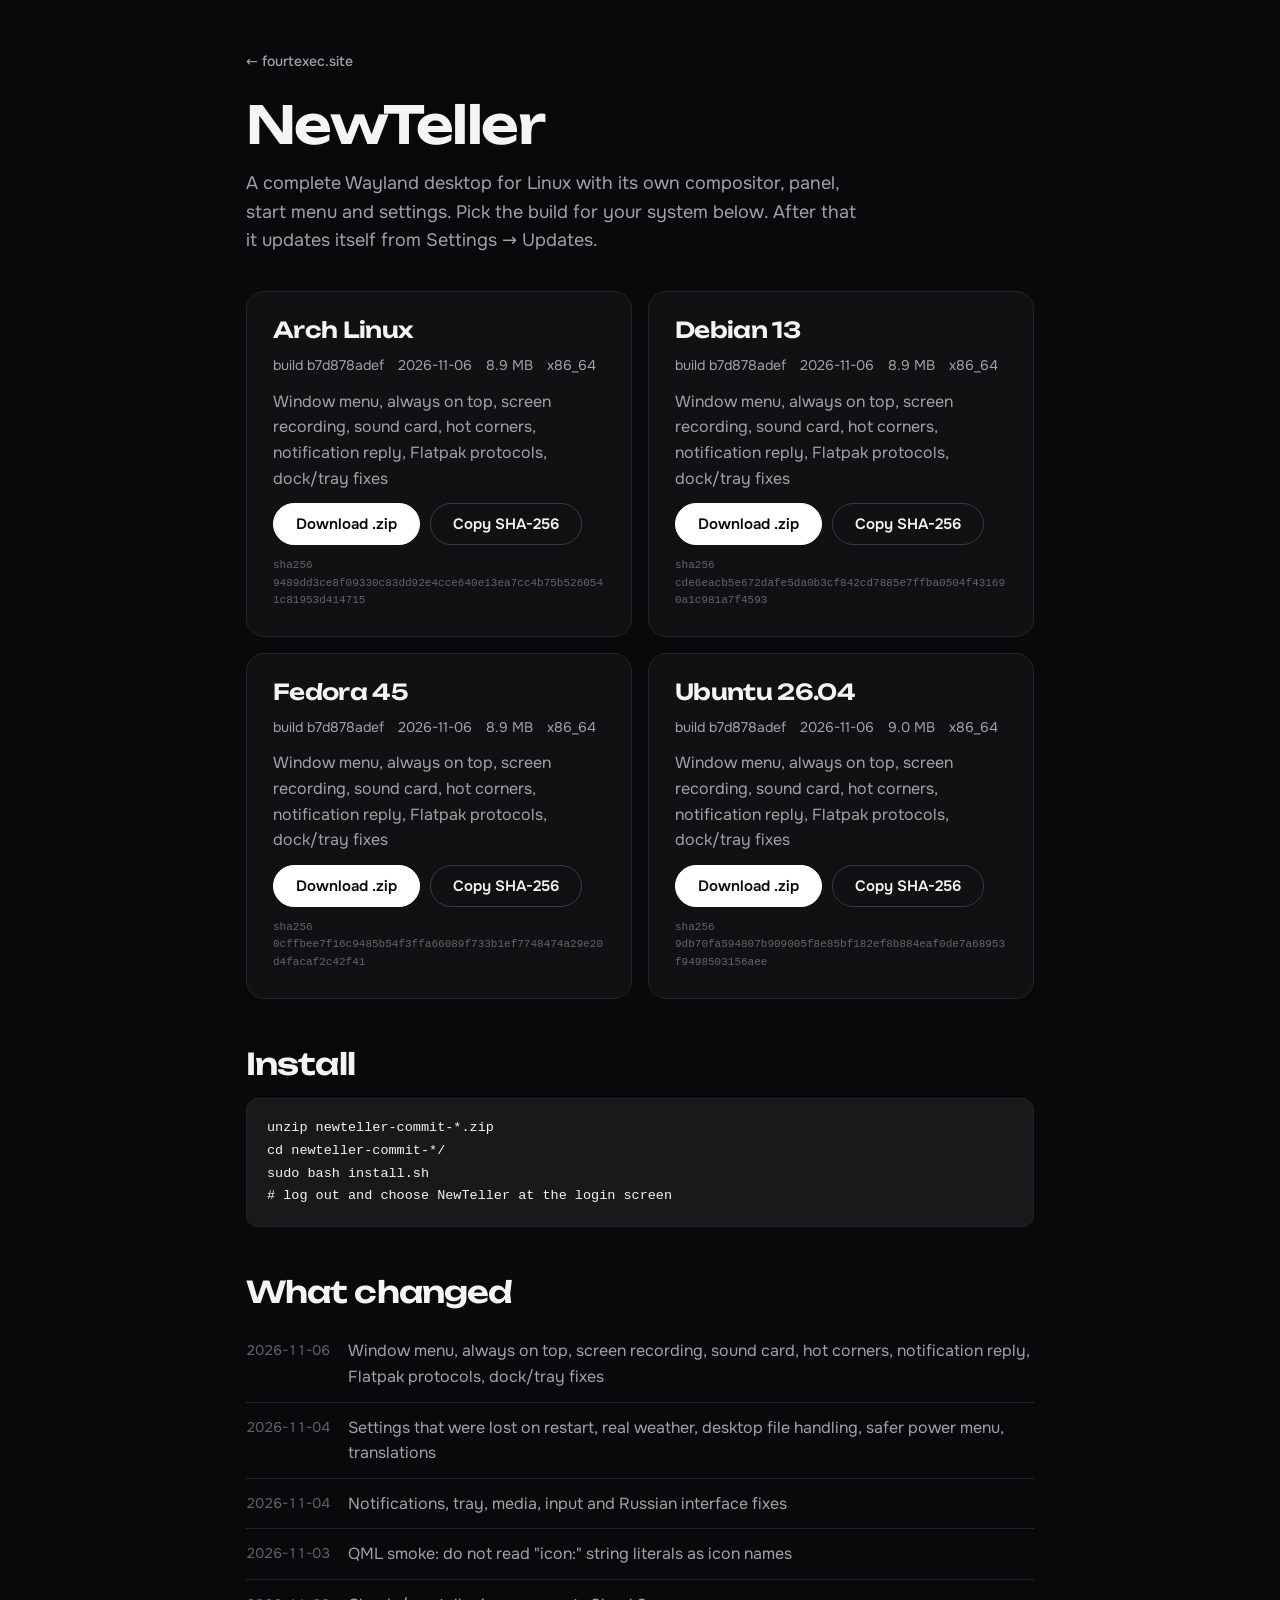
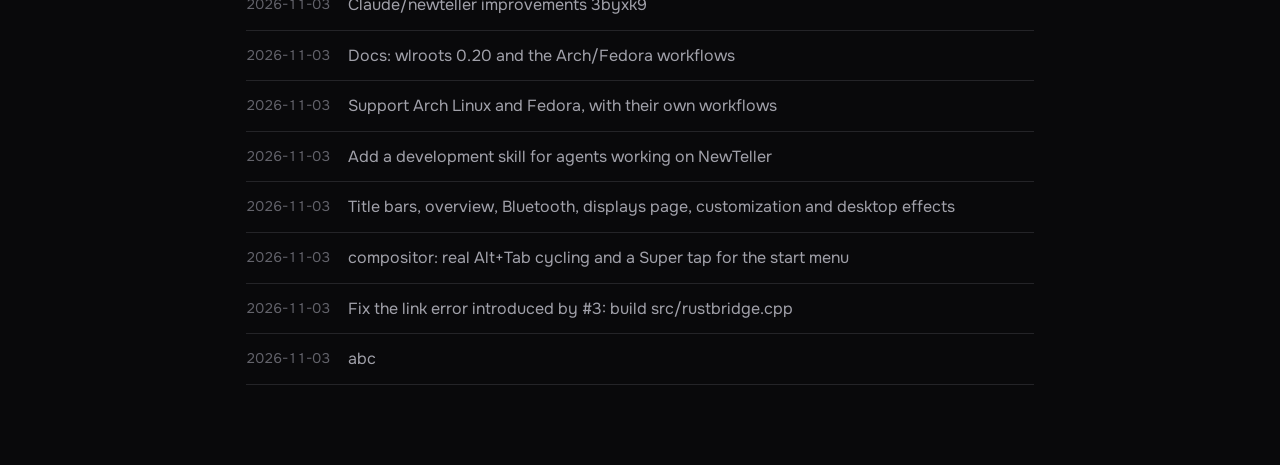
==== commit 9bb6195c: "Proper visual design: display type, cards, hero and footer Self-hosted Unbounded and Onest fonts, a " ====
--- a/newteller/index.html
+++ b/newteller/index.html
@@ -4,7 +4,7 @@
     <meta charset="UTF-8" />
     <meta name="viewport" content="width=device-width, initial-scale=1.0" />
     <meta name="description" content="NewTeller — a Wayland desktop for Linux. Download the newest build for Debian, Ubuntu, Arch Linux or Fedora." />
-    <meta name="theme-color" content="#0e0e0e" />
+    <meta name="theme-color" content="#09090b" />
     <link rel="icon" type="image/png" href="../logo.png" />
     <title>NewTeller downloads · fourtexec</title>
     <script>
@@ -19,29 +19,31 @@
     <link rel="stylesheet" href="../style.css" />
     <style>
       /* this page only, the rest comes from ../style.css */
-      .nt-head { padding: 36px 0 24px; }
-      .nt-head h1 { margin: 10px 0; }
-      .nt-head p { color: var(--mut); max-width: 620px; margin: 0; }
-      .nt-back { font-size: 14px; color: var(--mut); text-decoration: none; }
-      .nt-grid { display: grid; gap: 16px; grid-template-columns: 1fr; margin: 8px 0 32px; }
+      .nt-head { padding: 48px 0 36px; }
+      .nt-head h1 { margin: 22px 0 16px; }
+      .nt-head p { color: var(--mut); font-size: 18px; max-width: 620px; }
+      .nt-back { font-size: 14px; font-weight: 500; color: var(--mut); text-decoration: none; }
+      .nt-back:hover { color: var(--tx); }
+      .nt-grid { display: grid; gap: 16px; grid-template-columns: 1fr; margin: 0 0 48px; }
       @media (min-width: 700px) { .nt-grid { grid-template-columns: 1fr 1fr; } }
-      .nt-build { padding: 18px; display: flex; flex-direction: column; gap: 10px; min-width: 0; }
-      .nt-build.yours { border-color: var(--acc); }
-      .nt-build h2 { margin: 0; }
+      .nt-build { padding: 26px; display: flex; flex-direction: column; gap: 12px; min-width: 0; }
+      .nt-build.yours { border-color: var(--tx); }
+      .nt-build h2 { font-size: 22px; }
       .nt-meta { font-size: 14px; color: var(--mut); display: flex; flex-wrap: wrap; gap: 2px 14px; }
-      .nt-sum { font-family: var(--mono); font-size: 11px; color: var(--mut); overflow-wrap: anywhere; }
+      .nt-sum { font-family: var(--mono); font-size: 11px; color: var(--dim); overflow-wrap: anywhere; }
       .nt-row { display: flex; flex-wrap: wrap; gap: 10px; align-items: center; }
-      .nt-h { margin: 32px 0 12px; }
-      .nt-steps { margin: 0; padding: 14px 16px; font-family: var(--mono); font-size: 14px; line-height: 1.6; overflow-x: auto; white-space: pre; }
-      .nt-changes { list-style: none; margin: 0 0 48px; padding: 0; }
-      .nt-changes li { display: flex; gap: 14px; padding: 8px 0; border-bottom: 1px solid var(--line); min-width: 0; }
-      .nt-changes .when { font-size: 14px; color: var(--mut); white-space: nowrap; font-variant-numeric: tabular-nums; }
-      .nt-changes .what { min-width: 0; overflow-wrap: anywhere; }
-      .nt-state { color: var(--mut); padding: 20px 0 32px; }
+      .nt-row .btn { height: 42px; }
+      .nt-h { margin: 48px 0 18px; }
+      .nt-steps { margin: 0; padding: 18px 20px; border: 1px solid var(--line); font-family: var(--mono); font-size: 13.5px; line-height: 1.7; overflow-x: auto; white-space: pre; }
+      .nt-changes { list-style: none; margin: 0 0 80px; padding: 0; }
+      .nt-changes li { display: flex; gap: 18px; padding: 12px 0; border-bottom: 1px solid var(--line); min-width: 0; }
+      .nt-changes .when { font-size: 14px; color: var(--dim); white-space: nowrap; font-variant-numeric: tabular-nums; padding-top: 1px; }
+      .nt-changes .what { min-width: 0; overflow-wrap: anywhere; color: var(--mut); }
+      .nt-state { color: var(--mut); padding: 0 0 40px; }
     </style>
   </head>
   <body>
-    <main class="wrap">
+    <main class="wrap narrow">
       <header class="nt-head">
         <a class="nt-back" href="../">&larr; fourtexec.site</a>
         <h1>NewTeller</h1>
--- a/style.css
+++ b/style.css
@@ -1,31 +1,65 @@
+@font-face {
+  font-family: "Unbounded"; font-weight: 200 900; font-display: swap;
+  src: url("fonts/unbounded-latin-wght-normal.woff2") format("woff2");
+  unicode-range: U+0000-00FF, U+0131, U+0152-0153, U+02BB-02BC, U+02C6, U+02DA, U+02DC, U+2000-206F, U+20AC, U+2122, U+2190-2193, U+2212, U+2215, U+FEFF, U+FFFD;
+}
+@font-face {
+  font-family: "Unbounded"; font-weight: 200 900; font-display: swap;
+  src: url("fonts/unbounded-cyrillic-wght-normal.woff2") format("woff2");
+  unicode-range: U+0301, U+0400-045F, U+0490-0491, U+04B0-04B1, U+2116;
+}
+@font-face {
+  font-family: "Onest"; font-weight: 100 900; font-display: swap;
+  src: url("fonts/onest-latin-wght-normal.woff2") format("woff2");
+  unicode-range: U+0000-00FF, U+0131, U+0152-0153, U+02BB-02BC, U+02C6, U+02DA, U+02DC, U+2000-206F, U+20AC, U+2122, U+2190-2193, U+2212, U+2215, U+FEFF, U+FFFD;
+}
+@font-face {
+  font-family: "Onest"; font-weight: 100 900; font-display: swap;
+  src: url("fonts/onest-cyrillic-wght-normal.woff2") format("woff2");
+  unicode-range: U+0301, U+0400-045F, U+0490-0491, U+04B0-04B1, U+2116;
+}
+
 :root {
-  --sans: -apple-system, BlinkMacSystemFont, "Segoe UI", Roboto, "Helvetica Neue", Arial, sans-serif;
+  --display: "Unbounded", "Onest", system-ui, sans-serif;
+  --sans: "Onest", system-ui, -apple-system, "Segoe UI", Roboto, Arial, sans-serif;
   --mono: ui-monospace, SFMono-Regular, Menlo, Consolas, "Liberation Mono", monospace;
+  --r: 18px;
 }
 
 [data-theme="dark"] {
   color-scheme: dark;
-  --bg: #0e0e0e;
-  --panel: #181818;
-  --line: #2c2c2c;
-  --tx: #e8e8e6;
-  --mut: #a2a29e;
-  --acc: #ff7a1a;
-  --acc-ink: #1a0b00;
+  --bg: #09090b;
+  --panel: #111113;
+  --panel2: #19191c;
+  --line: #242428;
+  --line2: #3a3a40;
+  --tx: #f4f4f5;
+  --mut: #a1a1aa;
+  --dim: #63636b;
+  --acc: #ffffff;
+  --acc-ink: #09090b;
+  --glow: rgba(255, 255, 255, 0.09);
+  --head: rgba(9, 9, 11, 0.72);
 }
 
 [data-theme="light"] {
   color-scheme: light;
-  --bg: #ffffff;
-  --panel: #f5f4f1;
-  --line: #dddbd6;
-  --tx: #1c1c1c;
-  --mut: #5f5d59;
-  --acc: #c4520a;
+  --bg: #f6f6f4;
+  --panel: #ffffff;
+  --panel2: #efefec;
+  --line: #e2e2de;
+  --line2: #c4c4be;
+  --tx: #0b0b0c;
+  --mut: #5c5c63;
+  --dim: #9a9aa0;
+  --acc: #0b0b0c;
   --acc-ink: #ffffff;
+  --glow: rgba(0, 0, 0, 0.05);
+  --head: rgba(246, 246, 244, 0.78);
 }
 
 * { box-sizing: border-box; }
+html { scroll-behavior: smooth; }
 
 body {
   margin: 0;
@@ -34,161 +68,327 @@
   font-family: var(--sans);
   font-size: 16px;
   line-height: 1.6;
-}
-
-a { color: inherit; text-underline-offset: 2px; }
-a:hover { color: var(--acc); }
+  -webkit-font-smoothing: antialiased;
+}
+
+::selection { background: var(--acc); color: var(--acc-ink); }
+a { color: inherit; }
 img { max-width: 100%; }
 button { font: inherit; color: inherit; }
-h1, h2, h3 { line-height: 1.25; margin: 0; }
-h1 { font-size: 32px; }
-h2 { font-size: 21px; margin-bottom: 14px; }
-h3 { font-size: 17px; }
-p { margin: 0 0 12px; }
+h1, h2, h3, h4, p { margin: 0; }
+h1, h2 { font-family: var(--display); font-weight: 600; letter-spacing: -0.03em; line-height: 1.1; }
+h1 { font-size: clamp(32px, 5.2vw, 52px); }
+h2 { font-size: clamp(22px, 3vw, 30px); }
+h3 { font-size: 19px; font-weight: 650; letter-spacing: -0.01em; line-height: 1.3; }
+:focus-visible { outline: 2px solid var(--acc); outline-offset: 3px; border-radius: 6px; }
 
 .mono { font-family: var(--mono); font-size: 0.9em; }
 .mut { color: var(--mut); }
-.acc { color: var(--acc); }
-
-.wrap { max-width: 760px; margin: 0 auto; padding: 0 20px; }
-section { padding-top: 44px; }
+.acc { color: var(--tx); text-decoration: underline; }
+.small { font-size: 14px; }
+
+.wrap { max-width: 1120px; margin: 0 auto; padding: 0 20px; }
+@media (min-width: 760px) { .wrap { padding: 0 36px; } }
+.wrap.narrow { max-width: 860px; }
+
+section { padding-top: 88px; }
+section.page { padding-top: 56px; }
+#app { animation: enter 0.35s ease both; min-height: 60vh; }
+@keyframes enter { from { opacity: 0; transform: translateY(8px); } }
 
 /* header */
-#site-header { border-bottom: 1px solid var(--line); }
-.header-in {
-  display: flex; align-items: center; flex-wrap: wrap;
-  gap: 6px 22px; padding-top: 12px; padding-bottom: 12px;
-}
-.brand { display: flex; align-items: center; gap: 8px; text-decoration: none; font-weight: 700; font-size: 18px; }
-.brand-logo { height: 34px; width: auto; display: block; }
-.main-nav { display: flex; gap: 18px; }
-.main-nav a { text-decoration: none; color: var(--mut); }
+#site-header {
+  position: sticky; top: 0; z-index: 20;
+  background: var(--head);
+  -webkit-backdrop-filter: blur(14px); backdrop-filter: blur(14px);
+  border-bottom: 1px solid var(--line);
+}
+.header-in { display: flex; align-items: center; gap: 10px 28px; min-height: 64px; flex-wrap: wrap; }
+.brand {
+  display: flex; align-items: center; gap: 8px; text-decoration: none;
+  font-family: var(--display); font-weight: 600; font-size: 15px; letter-spacing: -0.02em;
+}
+.brand-logo { height: 32px; width: auto; display: block; }
+.main-nav { display: flex; gap: 4px; }
+.main-nav a {
+  text-decoration: none; color: var(--mut); font-size: 15px; font-weight: 500;
+  padding: 6px 14px; border-radius: 99px; transition: color 0.15s, background 0.15s;
+}
 .main-nav a:hover { color: var(--tx); }
-.main-nav a.active { color: var(--tx); border-bottom: 2px solid var(--acc); }
-.header-actions { display: flex; align-items: center; gap: 12px; margin-left: auto; }
-
-.theme-btn {
-  background: none; border: 0; padding: 6px; cursor: pointer;
-  color: var(--mut); display: inline-flex;
-}
-.theme-btn:hover { color: var(--tx); }
-
-.account-btn { display: inline-flex; align-items: center; gap: 7px; font-size: 15px; }
+.main-nav a.active { color: var(--tx); background: var(--panel2); }
+.header-actions { display: flex; align-items: center; gap: 10px; margin-left: auto; }
+@media (max-width: 600px) {
+  .header-in { padding-top: 10px; padding-bottom: 10px; }
+  .main-nav { order: 3; width: 100%; margin: 0 -14px; }
+}
+
+.icon-btn {
+  width: 38px; height: 38px; flex: none;
+  display: inline-flex; align-items: center; justify-content: center;
+  border: 1px solid var(--line); border-radius: 50%;
+  background: var(--panel); color: var(--mut);
+  cursor: pointer; text-decoration: none;
+  transition: color 0.15s, border-color 0.15s, transform 0.15s;
+}
+.icon-btn:hover { color: var(--tx); border-color: var(--line2); transform: translateY(-1px); }
+
+.account-btn {
+  display: inline-flex; align-items: center; gap: 8px; height: 38px; padding: 0 16px;
+  border: 1px solid var(--line); border-radius: 99px; background: var(--panel);
+  font-size: 14px; font-weight: 500; text-decoration: none;
+}
+.account-btn:hover { border-color: var(--line2); }
 .account-ava {
-  position: relative; width: 24px; height: 24px; border-radius: 50%; overflow: hidden;
+  position: relative; width: 24px; height: 24px; border-radius: 50%; overflow: hidden; margin-left: -8px;
   display: inline-flex; align-items: center; justify-content: center;
-  background: var(--panel); font-size: 12px; font-weight: 700;
+  background: var(--panel2); font-size: 12px; font-weight: 700;
 }
 .account-ava img { position: absolute; inset: 0; width: 100%; height: 100%; object-fit: cover; }
 
 /* announcements */
-.site-banner { border-bottom: 1px solid var(--line); background: var(--panel); font-size: 15px; }
-.site-banner.critical { background: rgba(214, 60, 50, 0.15); }
-.banner-in { display: flex; justify-content: space-between; gap: 12px; padding-top: 8px; padding-bottom: 8px; }
+.site-banner { border-bottom: 1px solid var(--line); background: var(--panel2); font-size: 14px; }
+.site-banner.critical { background: rgba(220, 60, 50, 0.16); }
+.banner-in { display: flex; justify-content: space-between; gap: 12px; padding-top: 9px; padding-bottom: 9px; }
 .banner-x { background: none; border: 0; font-size: 20px; line-height: 1; cursor: pointer; padding: 0 4px; color: var(--mut); }
 
-/* buttons and the bits the download pages share */
+/* shared pieces */
 .btn {
-  display: inline-block; padding: 8px 14px;
-  border: 1px solid var(--line); border-radius: 6px;
-  background: none; color: var(--tx);
-  text-decoration: none; cursor: pointer; font-size: 15px;
-}
-.btn:hover { border-color: var(--mut); color: var(--tx); }
-.btn-solid { background: var(--acc); border-color: var(--acc); color: var(--acc-ink); font-weight: 600; }
-.btn-solid:hover { color: var(--acc-ink); border-color: var(--acc); filter: brightness(1.08); }
-.card { border: 1px solid var(--line); border-radius: 8px; }
-.card2 { background: var(--panel); border-radius: 8px; }
-.chip { font-size: 13px; color: var(--mut); }
-.mail-row { display: flex; flex-wrap: wrap; gap: 10px; margin: 20px 0; }
+  display: inline-flex; align-items: center; justify-content: center; gap: 8px;
+  height: 46px; padding: 0 22px;
+  border: 1px solid var(--line2); border-radius: 99px;
+  background: transparent; color: var(--tx);
+  font-size: 15px; font-weight: 600; text-decoration: none; cursor: pointer;
+  transition: transform 0.15s, background 0.15s, border-color 0.15s, opacity 0.15s;
+}
+.btn:hover { background: var(--panel2); transform: translateY(-1px); }
+.btn-solid { background: var(--acc); border-color: var(--acc); color: var(--acc-ink); }
+.btn-solid:hover { background: var(--acc); opacity: 0.88; }
+.btn.wide { width: 100%; }
+.actions { display: flex; flex-wrap: wrap; gap: 12px; margin-top: 30px; }
+
+.card {
+  background: var(--panel);
+  border: 1px solid var(--line);
+  border-radius: var(--r);
+  transition: border-color 0.2s, transform 0.2s, background 0.2s;
+}
+.card2 { background: var(--panel2); border-radius: 12px; }
+
+.pill, .chip {
+  display: inline-flex; align-items: center; gap: 7px;
+  font-size: 12.5px; font-weight: 500; color: var(--mut);
+  border: 1px solid var(--line); border-radius: 99px; padding: 3px 11px;
+  white-space: nowrap;
+}
+.dot { width: 7px; height: 7px; border-radius: 50%; display: inline-block; flex: none; }
+.dot.live { background: var(--tx); box-shadow: 0 0 0 3px var(--glow); }
+.dot.wip { border: 1.5px solid var(--tx); }
+.dot.off { background: var(--dim); }
+
+.tags { display: flex; flex-wrap: wrap; gap: 6px; }
+.tags span { font-size: 12.5px; color: var(--mut); background: var(--panel2); border-radius: 6px; padding: 2px 9px; }
+
+.num { font-family: var(--display); font-size: 12px; font-weight: 500; color: var(--dim); letter-spacing: 0.04em; }
+.lead { font-size: 18px; line-height: 1.6; color: var(--mut); max-width: 620px; }
+
+.grid { display: grid; gap: 16px; }
+@media (min-width: 720px) { .grid.two { grid-template-columns: 1fr 1fr; } }
+@media (min-width: 560px) { .grid.three { grid-template-columns: 1fr 1fr; } }
+@media (min-width: 900px) { .grid.three { grid-template-columns: repeat(3, 1fr); } }
+
+.sec-head { display: flex; align-items: baseline; justify-content: space-between; gap: 16px; margin-bottom: 26px; }
+.sec-head a {
+  display: inline-flex; align-items: center; gap: 6px;
+  color: var(--mut); text-decoration: none; font-size: 15px; font-weight: 500;
+}
+.sec-head a:hover { color: var(--tx); }
+
+.page-head { margin-bottom: 40px; }
+.page-head h1 { margin-bottom: 16px; }
+.page-head .pill { margin-bottom: 18px; }
+.page-head .tags { margin-top: 20px; }
 
 /* front page */
-.intro { padding-top: 36px; }
-.intro-logo { display: block; width: 240px; margin: 0 0 10px -22px; }
-.intro p { font-size: 18px; color: var(--mut); max-width: 600px; margin-top: 12px; }
-
-.projects { list-style: none; margin: 0; padding: 0; }
-.project { padding: 16px 0; border-top: 1px solid var(--line); }
-.project:last-child { border-bottom: 1px solid var(--line); }
-.project h3 a { text-decoration: none; }
-.project h3 a:hover { text-decoration: underline; }
-.project p { margin: 4px 0 0; }
-.status { font-size: 13px; font-weight: 400; color: var(--acc); margin-left: 6px; }
-.project-meta { font-size: 14px; color: var(--mut); display: flex; flex-wrap: wrap; gap: 2px 18px; }
-.proj-desc { color: var(--mut); margin: 0; }
-
-.filters { display: flex; flex-wrap: wrap; gap: 4px 16px; margin: 14px 0 18px; }
-.filters button { background: none; border: 0; padding: 0; cursor: pointer; color: var(--mut); }
+.hero { position: relative; padding-top: 0; overflow: hidden; }
+.hero::before {
+  content: ""; position: absolute; inset: 0; pointer-events: none;
+  background:
+    radial-gradient(620px 380px at 78% 42%, var(--glow), transparent 70%),
+    linear-gradient(var(--line) 1px, transparent 1px) 0 0 / 100% 56px,
+    linear-gradient(90deg, var(--line) 1px, transparent 1px) 0 0 / 56px 100%;
+  -webkit-mask-image: radial-gradient(900px 520px at 70% 40%, #000 0%, transparent 75%);
+  mask-image: radial-gradient(900px 520px at 70% 40%, #000 0%, transparent 75%);
+  opacity: 0.7;
+}
+.hero-in { position: relative; display: grid; gap: 24px; align-items: center; padding-top: 64px; padding-bottom: 24px; }
+@media (min-width: 900px) {
+  .hero-in { grid-template-columns: 1.15fr 0.85fr; padding-top: 104px; padding-bottom: 56px; }
+}
+.eyebrow {
+  display: inline-flex; align-items: center; gap: 9px;
+  font-size: 13px; font-weight: 500; color: var(--mut);
+  border: 1px solid var(--line); border-radius: 99px; padding: 5px 14px;
+  background: var(--panel); margin-bottom: 26px;
+}
+.hero h1 { font-size: clamp(38px, 6.4vw, 72px); line-height: 1.03; }
+.hero .lead { margin-top: 24px; max-width: 520px; }
+.hero-art { display: flex; justify-content: center; }
+.hero-logo { width: min(100%, 440px); display: block; filter: drop-shadow(0 0 60px var(--glow)); }
+@media (max-width: 899px) { .hero-art { order: -1; justify-content: flex-start; } .hero-logo { width: 220px; margin-left: -18px; } }
+
+.project-card { position: relative; padding: 26px; display: flex; flex-direction: column; gap: 12px; }
+.project-card:hover { border-color: var(--line2); transform: translateY(-3px); }
+.pc-top { display: flex; align-items: center; justify-content: space-between; }
+.project-card h3 { font-family: var(--display); font-size: 22px; font-weight: 600; letter-spacing: -0.03em; margin-top: 10px; }
+.project-card h3 a { text-decoration: none; }
+.stretch::after { content: ""; position: absolute; inset: 0; border-radius: var(--r); }
+.project-card > p { color: var(--mut); flex: 1; }
+.pc-foot {
+  display: flex; align-items: center; gap: 18px; min-height: 24px;
+  margin-top: 8px; padding-top: 16px; border-top: 1px solid var(--line);
+}
+.pc-foot a {
+  position: relative; z-index: 1;
+  display: inline-flex; align-items: center; gap: 4px;
+  font-size: 14px; font-weight: 500; color: var(--mut); text-decoration: none;
+}
+.pc-foot a:hover { color: var(--tx); }
+.pc-go { margin-left: auto; display: inline-flex; color: var(--dim); transition: transform 0.2s, color 0.2s; }
+.project-card:hover .pc-go { color: var(--tx); transform: translateX(4px); }
+
+.person { display: flex; align-items: center; gap: 16px; padding: 18px 20px; text-decoration: none; }
+.person:hover { border-color: var(--line2); transform: translateY(-2px); }
+.person span { display: flex; flex-direction: column; min-width: 0; }
+.person strong { font-weight: 650; }
+.person small { color: var(--mut); font-size: 14px; }
+
+.cta {
+  background: var(--acc); color: var(--acc-ink);
+  border-radius: 26px; padding: 40px 28px;
+  display: flex; flex-wrap: wrap; align-items: center; justify-content: space-between; gap: 26px;
+}
+@media (min-width: 760px) { .cta { padding: 56px; } }
+.cta h2 { font-size: clamp(26px, 4vw, 40px); margin-bottom: 12px; }
+.cta p { font-size: 17px; opacity: 0.72; }
+.btn-invert { background: var(--acc-ink); border-color: var(--acc-ink); color: var(--acc); }
+.btn-invert:hover { background: var(--acc-ink); opacity: 0.85; }
+
+.filters {
+  display: inline-flex; flex-wrap: wrap; gap: 4px; padding: 4px;
+  border: 1px solid var(--line); border-radius: 99px; background: var(--panel);
+  margin-bottom: 26px;
+}
+.filters button {
+  background: none; border: 0; cursor: pointer;
+  padding: 6px 16px; border-radius: 99px;
+  font-size: 14px; font-weight: 500; color: var(--mut);
+}
 .filters button:hover { color: var(--tx); }
-.filters button.on { color: var(--tx); font-weight: 600; }
+.filters button.on { background: var(--acc); color: var(--acc-ink); }
 
 /* people */
 .avatar {
   position: relative; display: inline-flex; align-items: center; justify-content: center;
-  flex: none; overflow: hidden; border-radius: 50%; border: 1px solid var(--line);
-  background: var(--panel); color: var(--mut); font-weight: 700;
+  flex: none; overflow: hidden; border-radius: 50%;
+  background: var(--panel2); color: var(--mut); font-weight: 700;
+  border: 1px solid var(--line);
 }
 .avatar img { position: absolute; inset: 0; width: 100%; height: 100%; object-fit: cover; }
-.avatar.small { width: 44px; height: 44px; }
-.avatar.large { width: 88px; height: 88px; font-size: 28px; }
-
-.people { display: flex; flex-wrap: wrap; gap: 14px 28px; }
-.person { display: inline-flex; align-items: center; gap: 10px; text-decoration: none; }
-
-.members { list-style: none; margin: 22px 0 0; padding: 0; }
-.member { display: flex; gap: 20px; padding: 20px 0; border-top: 1px solid var(--line); }
-.member p { margin: 4px 0 0; }
-.nick { font-weight: 400; font-size: 14px; color: var(--mut); margin-left: 4px; }
-.role, .member-links { font-size: 14px; color: var(--mut); }
+.avatar.mid { width: 52px; height: 52px; }
+.avatar.large { width: 96px; height: 96px; font-size: 30px; margin-bottom: 20px; }
+
+.member { padding: 28px; display: flex; flex-direction: column; }
+.member:hover { border-color: var(--line2); }
+.member h3 { font-family: var(--display); font-size: 20px; letter-spacing: -0.03em; }
+.nick { color: var(--dim); font-size: 14px; }
+.role { color: var(--mut); font-size: 13px; font-weight: 500; text-transform: uppercase; letter-spacing: 0.08em; margin-top: 10px; }
+.bio { margin-top: 12px; color: var(--mut); flex: 1; }
+.socials { display: flex; flex-wrap: wrap; gap: 8px; margin-top: 20px; }
 
 /* join */
-.join h1 { margin-bottom: 16px; }
-.join ol { padding-left: 22px; margin: 16px 0; }
-.join li { margin: 6px 0; }
+.join-grid { display: grid; gap: 24px; align-items: start; }
+@media (min-width: 900px) { .join-grid { grid-template-columns: 1fr 360px; gap: 48px; } }
+.steps { list-style: none; margin: 0; padding: 0; }
+.steps li { display: flex; gap: 24px; padding: 24px 0; border-top: 1px solid var(--line); }
+.steps li:last-child { border-bottom: 1px solid var(--line); }
+.steps .num { font-size: 22px; font-weight: 600; color: var(--tx); min-width: 44px; line-height: 1.3; }
+.steps p { font-size: 18px; line-height: 1.5; }
+.note { margin-top: 22px; color: var(--mut); font-size: 15px; }
+.join-side { padding: 28px; display: flex; flex-direction: column; gap: 12px; }
+@media (min-width: 900px) { .join-side { position: sticky; top: 92px; } }
+.join-side h3 { font-family: var(--display); letter-spacing: -0.03em; }
+.join-mail { font-size: 17px; color: var(--mut); margin-bottom: 10px; overflow-wrap: anywhere; }
+.join-side .small { margin-top: 14px; }
+.join-side .socials { margin-top: 0; }
 
 /* project page */
-.back { font-size: 14px; margin-bottom: 14px; }
-.back a { color: var(--mut); text-decoration: none; }
-.back a:hover { color: var(--tx); }
-.lead { font-size: 18px; color: var(--mut); margin: 8px 0; }
-#readme-body { border-top: 1px solid var(--line); margin-top: 24px; padding-top: 8px; }
+.back {
+  display: inline-flex; align-items: center; gap: 6px; margin-bottom: 30px;
+  color: var(--mut); text-decoration: none; font-size: 14px; font-weight: 500;
+}
+.back:hover { color: var(--tx); }
+.prose { padding: 8px 22px 18px; }
+@media (min-width: 760px) { .prose { padding: 20px 44px 34px; } }
+.proj-desc { color: var(--mut); margin: 0; }
+
+.lost { text-align: center; padding-top: 40px; }
+.lost .lead { margin: 0 auto; }
+.lost .actions { justify-content: center; }
+.lost h1 { margin-bottom: 14px; }
+.big { font-family: var(--display); font-weight: 700; font-size: clamp(90px, 18vw, 170px); line-height: 1; letter-spacing: -0.05em; color: var(--panel2); -webkit-text-stroke: 1px var(--line2); }
 
 /* project descriptions (markdown) */
-.md h1 { font-size: 26px; margin: 28px 0 10px; }
-.md h2 { font-size: 21px; margin: 30px 0 10px; }
-.md h3 { font-size: 18px; margin: 24px 0 8px; }
+.md h1, .md h2, .md h3, .md h4 { font-family: var(--sans); letter-spacing: -0.015em; line-height: 1.3; }
+.md h1 { font-size: 26px; font-weight: 700; margin: 30px 0 10px; }
+.md h2 { font-size: 22px; font-weight: 700; margin: 36px 0 12px; }
+.md h3 { font-size: 18px; margin: 26px 0 8px; }
 .md h4 { font-size: 16px; margin: 20px 0 6px; }
-.md p { margin: 12px 0; }
-.md a { color: var(--acc); }
-.md ul, .md ol { padding-left: 22px; margin: 12px 0; }
-.md li { margin: 5px 0; }
+.md p { margin: 14px 0; color: var(--mut); }
+.md strong { color: var(--tx); font-weight: 600; }
+.md a { color: var(--tx); text-decoration-color: var(--line2); text-underline-offset: 3px; }
+.md a:hover { text-decoration-color: var(--tx); }
+.md ul, .md ol { padding-left: 22px; margin: 14px 0; color: var(--mut); }
+.md li { margin: 7px 0; }
+.md li::marker { color: var(--dim); }
 .md li.nested { margin-left: 22px; }
 .md li.task { list-style: none; margin-left: -22px; }
-.md code { font-family: var(--mono); font-size: 0.88em; background: var(--panel); border-radius: 4px; padding: 1px 5px; }
-.md blockquote { margin: 16px 0; padding-left: 14px; border-left: 3px solid var(--line); color: var(--mut); }
-.md img { border-radius: 6px; margin: 12px 0; }
-.md hr { border: 0; border-top: 1px solid var(--line); margin: 26px 0; }
-.table-wrap { overflow-x: auto; margin: 16px 0; }
-.md table { border-collapse: collapse; font-size: 15px; width: 100%; }
-.md th, .md td { text-align: left; padding: 7px 14px 7px 0; border-bottom: 1px solid var(--line); vertical-align: top; }
-.md th { font-weight: 600; }
-
-.codeblock { position: relative; margin: 16px 0; }
-.codeblock pre { margin: 0; padding: 14px 16px; background: var(--panel); border-radius: 6px; overflow-x: auto; }
-.codeblock pre code { background: none; padding: 0; font-size: 14px; line-height: 1.55; }
+.md code { font-family: var(--mono); font-size: 0.86em; background: var(--panel2); border: 1px solid var(--line); border-radius: 6px; padding: 1px 6px; color: var(--tx); }
+.md blockquote { margin: 18px 0; padding: 2px 0 2px 18px; border-left: 2px solid var(--line2); color: var(--mut); }
+.md img { border-radius: 12px; margin: 14px 0; }
+.md hr { border: 0; border-top: 1px solid var(--line); margin: 30px 0; }
+.table-wrap { overflow-x: auto; margin: 18px 0; border: 1px solid var(--line); border-radius: 12px; }
+.md table { border-collapse: collapse; font-size: 14.5px; width: 100%; }
+.md th, .md td { text-align: left; padding: 10px 16px; vertical-align: top; color: var(--mut); }
+.md tr + tr td { border-top: 1px solid var(--line); }
+.md th { font-weight: 600; font-size: 12.5px; text-transform: uppercase; letter-spacing: 0.06em; color: var(--dim); background: var(--panel2); }
+
+.codeblock { position: relative; margin: 18px 0; }
+.codeblock pre { margin: 0; padding: 16px 18px; background: var(--bg); border: 1px solid var(--line); border-radius: 12px; overflow-x: auto; }
+.codeblock pre code { background: none; border: 0; padding: 0; font-size: 13.5px; line-height: 1.6; }
 .copy-btn {
-  position: absolute; top: 6px; right: 6px;
-  background: var(--bg); border: 1px solid var(--line); border-radius: 4px;
-  font-size: 12px; padding: 2px 8px; cursor: pointer; color: var(--mut);
-  opacity: 0;
-}
+  position: absolute; top: 8px; right: 8px;
+  background: var(--panel2); border: 1px solid var(--line); border-radius: 8px;
+  font-size: 12px; font-weight: 500; padding: 3px 10px; cursor: pointer; color: var(--mut);
+  opacity: 0; transition: opacity 0.15s;
+}
+.copy-btn:hover { color: var(--tx); }
 .codeblock:hover .copy-btn, .copy-btn:focus { opacity: 1; }
 @media (hover: none) { .copy-btn { opacity: 1; } }
 
 /* footer */
-#site-footer { border-top: 1px solid var(--line); margin-top: 64px; }
-.footer-in {
-  display: flex; flex-wrap: wrap; justify-content: space-between; gap: 6px 24px;
-  padding-top: 18px; padding-bottom: 28px;
-  font-size: 14px; color: var(--mut);
-}
+#site-footer { border-top: 1px solid var(--line); margin-top: 110px; }
+.footer-grid { display: grid; gap: 34px; padding: 52px 0 40px; }
+@media (min-width: 720px) { .footer-grid { grid-template-columns: 1.6fr 1fr 1fr; } }
+.footer-logo { width: 150px; display: block; margin: -6px 0 8px -12px; }
+.footer-brand p { color: var(--mut); font-size: 15px; max-width: 280px; }
+.footer-col { display: flex; flex-direction: column; gap: 10px; align-items: flex-start; }
+.footer-col h4 { font-size: 12.5px; font-weight: 600; text-transform: uppercase; letter-spacing: 0.08em; color: var(--dim); margin-bottom: 4px; }
+.footer-col a { display: inline-flex; align-items: center; gap: 9px; color: var(--mut); text-decoration: none; font-size: 15px; }
+.footer-col a:hover { color: var(--tx); }
+.footer-bottom { border-top: 1px solid var(--line); padding: 20px 0 30px; font-size: 14px; color: var(--dim); }
+
+@media (prefers-reduced-motion: reduce) {
+  #app { animation: none; }
+  html { scroll-behavior: auto; }
+  .card, .btn, .icon-btn, .pc-go { transition: none; }
+}
